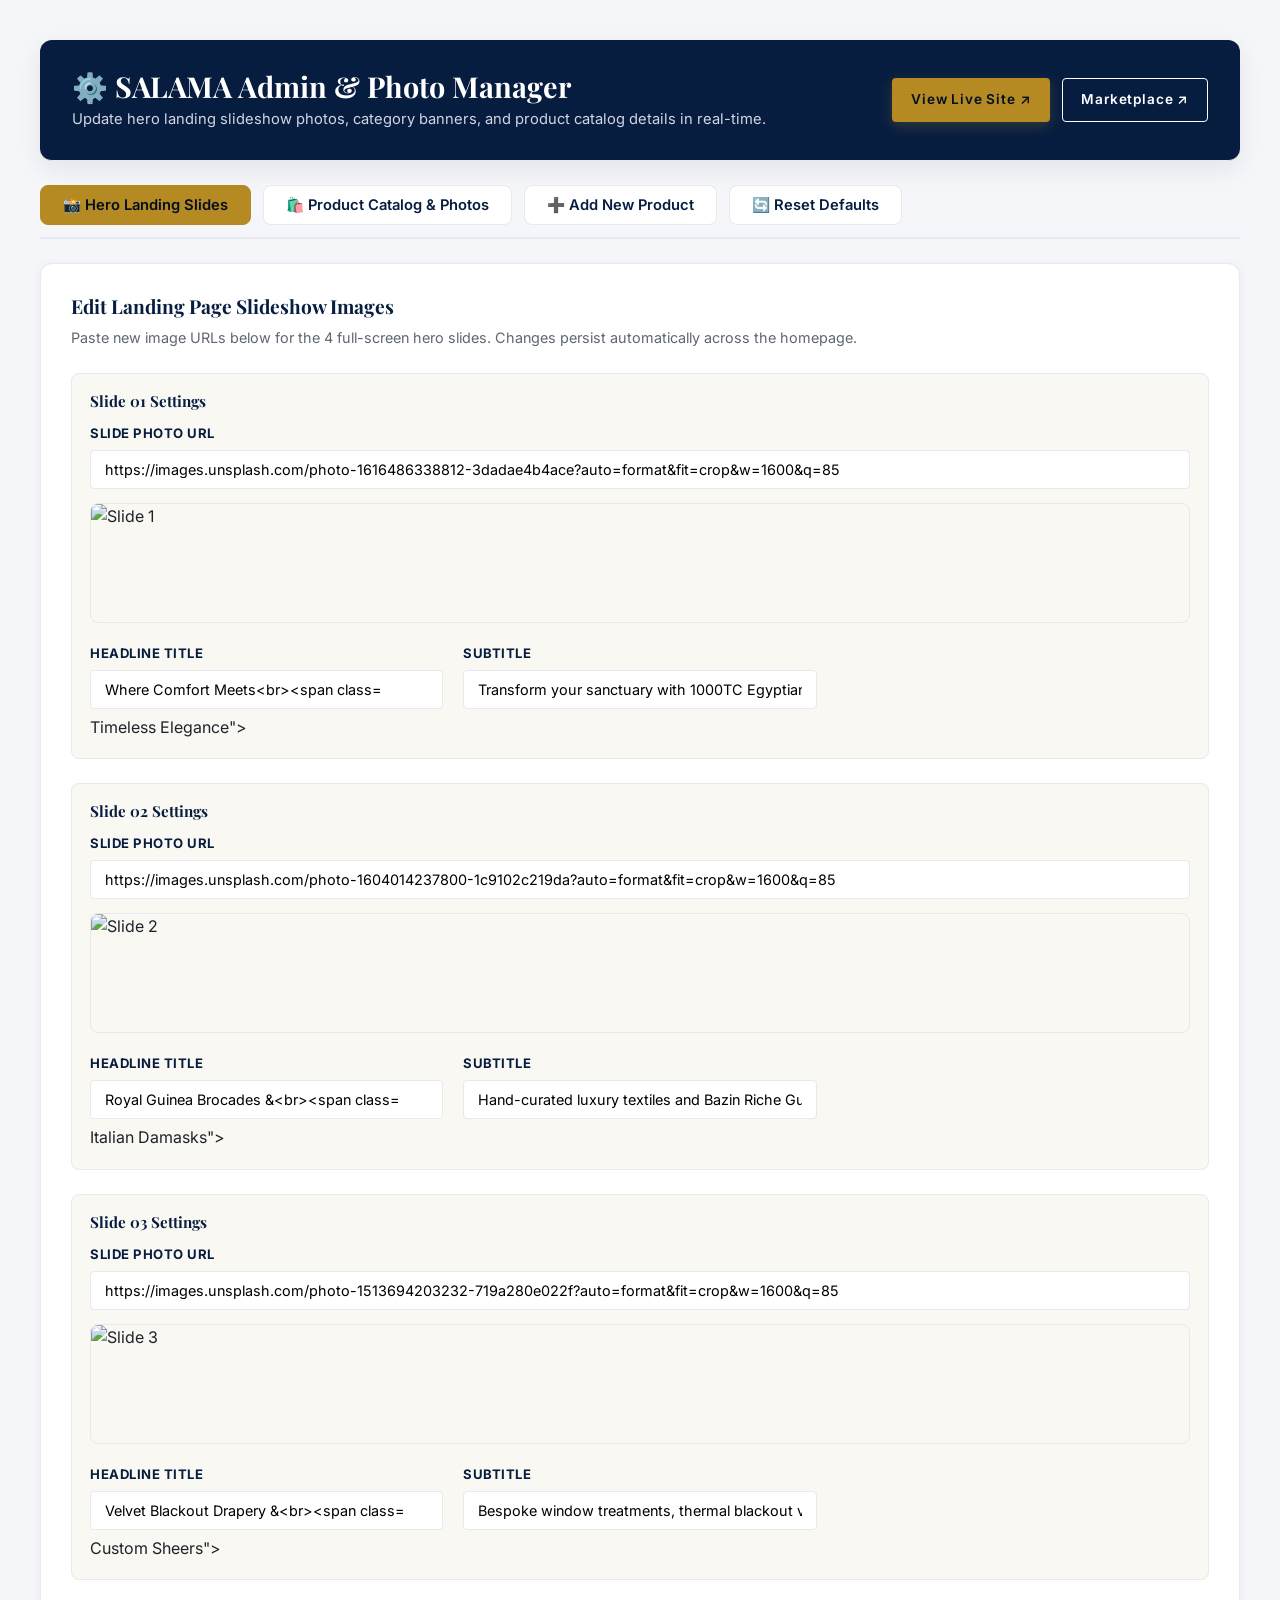
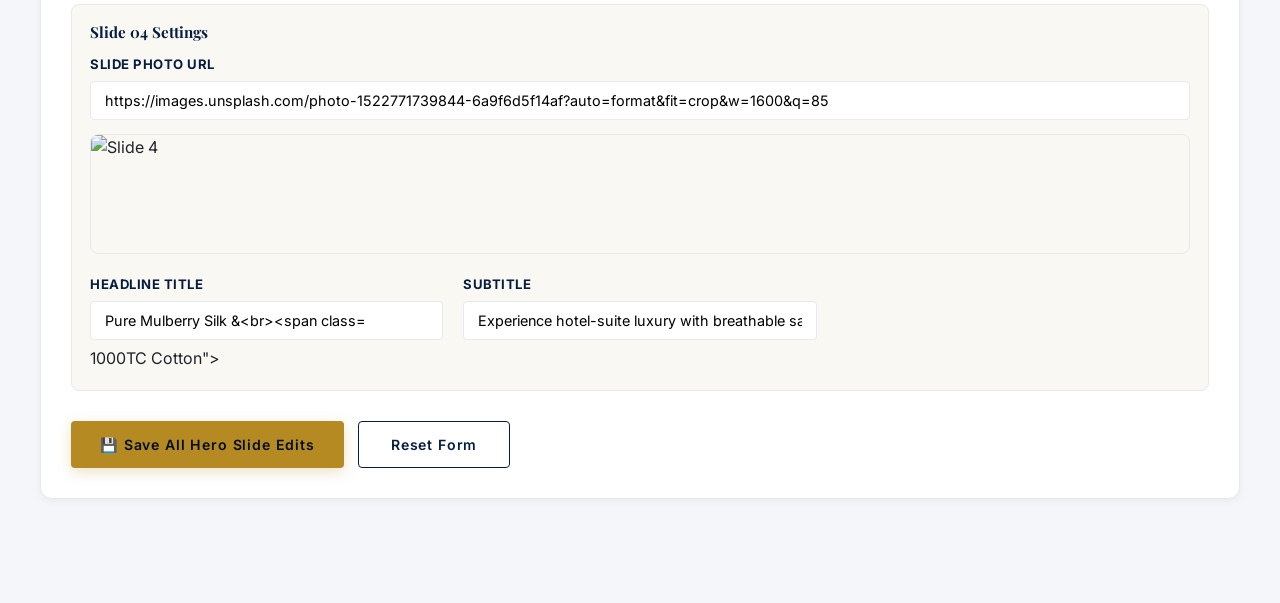
==== admin.html @ 4f852ba7 "Update SALAMA Fabrics & Bedding website with full-screen hero slideshow, shop marketplace, admin por" ====
<!DOCTYPE html>
<html lang="en">
<head>
  <meta charset="UTF-8">
  <meta name="viewport" content="width=device-width, initial-scale=1.0, viewport-fit=cover">
  <title>Admin Dashboard &amp; Image Manager | SALAMA Fabrics &amp; Bedding</title>
  
  <!-- Fonts -->
  <link rel="preconnect" href="https://fonts.googleapis.com">
  <link rel="preconnect" href="https://fonts.gstatic.com" crossorigin>
  <link href="https://fonts.googleapis.com/css2?family=Inter:wght@400;500;600;700&family=Playfair+Display:wght@700&display=swap" rel="stylesheet">
  
  <link rel="icon" type="image/svg+xml" href="assets/logo.svg">
  <link rel="stylesheet" href="css/style.css">

  <style>
    .admin-wrapper {
      background: #F4F6F9;
      min-height: 100vh;
      padding: 40px 20px 80px;
    }

    .admin-container {
      max-width: 1200px;
      margin: 0 auto;
    }

    .admin-header {
      background: var(--navy);
      color: #FFFFFF;
      border-radius: var(--radius-lg);
      padding: 28px 32px;
      margin-bottom: 24px;
      display: flex;
      align-items: center;
      justify-content: space-between;
      box-shadow: var(--shadow-md);
    }

    .admin-header h1 {
      color: #FFFFFF;
      font-size: 1.8rem;
    }

    .admin-header p {
      color: #D0D6E2;
      font-size: 0.92rem;
      margin-top: 4px;
    }

    .admin-nav-tabs {
      display: flex;
      gap: 12px;
      margin-bottom: 24px;
      border-bottom: 2px solid var(--border);
      padding-bottom: 12px;
    }

    .admin-tab-btn {
      padding: 10px 22px;
      border-radius: var(--radius-md);
      font-size: 0.92rem;
      font-weight: 600;
      color: var(--navy);
      background: #FFFFFF;
      border: 1px solid var(--border);
      cursor: pointer;
      transition: var(--transition);
    }

    .admin-tab-btn.active,
    .admin-tab-btn:hover {
      background: var(--gold);
      color: var(--navy-dark);
      border-color: var(--gold);
    }

    .admin-panel-card {
      background: #FFFFFF;
      border-radius: var(--radius-lg);
      padding: 30px;
      box-shadow: var(--shadow-sm);
      border: 1px solid var(--border);
      margin-bottom: 24px;
    }

    .admin-section-title {
      font-size: 1.2rem;
      font-weight: 700;
      color: var(--navy);
      margin-bottom: 8px;
    }

    .admin-section-desc {
      font-size: 0.9rem;
      color: var(--muted);
      margin-bottom: 24px;
    }

    /* Forms */
    .admin-form-grid {
      display: grid;
      grid-template-columns: repeat(auto-fill, minmax(280px, 1fr));
      gap: 20px;
    }

    .form-field {
      display: flex;
      flex-direction: column;
      gap: 6px;
    }

    .form-field label {
      font-size: 0.82rem;
      font-weight: 700;
      color: var(--navy);
      text-transform: uppercase;
      letter-spacing: 0.04em;
    }

    .form-field input,
    .form-field select,
    .form-field textarea {
      padding: 10px 14px;
      border: 1px solid var(--border);
      border-radius: var(--radius-sm);
      font-size: 0.9rem;
      outline: none;
      transition: var(--transition);
    }

    .form-field input:focus,
    .form-field select:focus,
    .form-field textarea:focus {
      border-color: var(--gold);
      box-shadow: 0 0 0 3px rgba(181, 138, 34, 0.15);
    }

    .img-preview-box {
      width: 100%;
      height: 140px;
      border-radius: var(--radius-md);
      overflow: hidden;
      background: #FAF8F2;
      border: 1px solid var(--border);
      margin-top: 6px;
      display: flex;
      align-items: center;
      justify-content: center;
    }

    .img-preview-box img {
      width: 100%;
      height: 100%;
      object-fit: cover;
    }

    /* Product Admin Table */
    .admin-table-wrapper {
      overflow-x: auto;
    }

    .admin-table {
      width: 100%;
      border-collapse: collapse;
      font-size: 0.88rem;
    }

    .admin-table th,
    .admin-table td {
      padding: 14px 16px;
      text-align: left;
      border-bottom: 1px solid var(--border);
    }

    .admin-table th {
      background: #FAF9F6;
      color: var(--navy);
      font-weight: 700;
      font-size: 0.8rem;
      text-transform: uppercase;
    }

    .admin-table tr:hover {
      background: #FCFAF6;
    }

    .thumb-small {
      width: 50px;
      height: 50px;
      border-radius: 4px;
      object-fit: cover;
    }

    .action-btn-sm {
      padding: 6px 12px;
      font-size: 0.78rem;
      font-weight: 600;
      border-radius: 4px;
      cursor: pointer;
      border: none;
      transition: var(--transition);
    }

    .btn-edit { background: #3498DB; color: #FFF; }
    .btn-delete { background: #E74C3C; color: #FFF; }
    .btn-edit:hover { background: #2980B9; }
    .btn-delete:hover { background: #C0392B; }

    .toast-admin {
      position: fixed;
      bottom: 24px;
      right: 24px;
      background: var(--navy);
      color: #FFF;
      padding: 14px 24px;
      border-radius: var(--radius-md);
      box-shadow: var(--shadow-lg);
      border-left: 4px solid var(--gold);
      z-index: 9999;
      font-size: 0.9rem;
      font-weight: 600;
    }
  </style>
</head>
<body>

  <div class="admin-wrapper">
    <div class="admin-container">
      
      <!-- Top Admin Header -->
      <header class="admin-header">
        <div>
          <h1>⚙️ SALAMA Admin &amp; Photo Manager</h1>
          <p>Update hero landing slideshow photos, category banners, and product catalog details in real-time.</p>
        </div>
        <div style="display:flex; gap:12px;">
          <a href="index.html" class="btn btn-gold" style="padding:10px 18px; font-size:0.85rem;">View Live Site ↗</a>
          <a href="shop.html" class="btn btn-outline" style="padding:10px 18px; font-size:0.85rem; color:#FFF; border-color:#FFF;">Marketplace ↗</a>
        </div>
      </header>

      <!-- Navigation Tabs -->
      <div class="admin-nav-tabs">
        <button type="button" class="admin-tab-btn active" onclick="switchAdminTab('hero-slides-tab')">📸 Hero Landing Slides</button>
        <button type="button" class="admin-tab-btn" onclick="switchAdminTab('products-tab')">🛍️ Product Catalog &amp; Photos</button>
        <button type="button" class="admin-tab-btn" onclick="switchAdminTab('add-product-tab')">➕ Add New Product</button>
        <button type="button" class="admin-tab-btn" onclick="switchAdminTab('settings-tab')">🔄 Reset Defaults</button>
      </div>

      <!-- TAB 1: HERO LANDING SLIDESHOW MANAGER -->
      <div id="hero-slides-tab" class="admin-tab-content">
        <div class="admin-panel-card">
          <h3 class="admin-section-title">Edit Landing Page Slideshow Images</h3>
          <p class="admin-section-desc">Paste new image URLs below for the 4 full-screen hero slides. Changes persist automatically across the homepage.</p>
          
          <form id="hero-slides-form" onsubmit="saveHeroSlides(event)">
            <div id="hero-slides-form-fields" style="display:flex; flex-direction:column; gap:24px;">
              <!-- Dynamically populated -->
            </div>

            <div style="margin-top: 30px; display:flex; gap:14px;">
              <button type="submit" class="btn btn-gold" style="padding:12px 28px;">💾 Save All Hero Slide Edits</button>
              <button type="button" class="btn btn-outline" onclick="loadHeroSlidesForm()">Reset Form</button>
            </div>
          </form>
        </div>
      </div>

      <!-- TAB 2: PRODUCT CATALOG & PHOTO MANAGER -->
      <div id="products-tab" class="admin-tab-content" style="display:none;">
        <div class="admin-panel-card">
          <div style="display:flex; justify-content:space-between; align-items:center; margin-bottom:16px;">
            <div>
              <h3 class="admin-section-title">Manage Product Photos &amp; Details</h3>
              <p class="admin-section-desc">Edit product image URLs, titles, pricing, and discount badges live.</p>
            </div>
            <button type="button" class="btn btn-gold" onclick="switchAdminTab('add-product-tab')">➕ Add New Product</button>
          </div>

          <div class="admin-table-wrapper">
            <table class="admin-table">
              <thead>
                <tr>
                  <th>Photo</th>
                  <th>ID</th>
                  <th>Product Name</th>
                  <th>Category</th>
                  <th>Price (₦)</th>
                  <th>Old Price (₦)</th>
                  <th>Image URL</th>
                  <th>Actions</th>
                </tr>
              </thead>
              <tbody id="admin-products-table-body">
                <!-- Rendered dynamically -->
              </tbody>
            </table>
          </div>
        </div>
      </div>

      <!-- TAB 3: ADD NEW PRODUCT -->
      <div id="add-product-tab" class="admin-tab-content" style="display:none;">
        <div class="admin-panel-card">
          <h3 class="admin-section-title">Add New Product to Store</h3>
          <p class="admin-section-desc">Fill in details and provide an image URL to publish a new item to the store and marketplace.</p>

          <form onsubmit="handleAddNewProduct(event)" class="admin-form-grid">
            <div class="form-field">
              <label for="new-prod-id">Product ID / SKU</label>
              <input type="text" id="new-prod-id" placeholder="e.g. bed-007" required>
            </div>

            <div class="form-field">
              <label for="new-prod-name">Product Name</label>
              <input type="text" id="new-prod-name" placeholder="e.g. Royal Silk Duvet Cover" required>
            </div>

            <div class="form-field">
              <label for="new-prod-category">Category</label>
              <select id="new-prod-category" required>
                <option value="bedding">Bedding (Luxury Bedding)</option>
                <option value="fabrics">Fabrics (Brocades &amp; Textiles)</option>
                <option value="curtains">Curtains (Drapery &amp; Drapes)</option>
                <option value="accessories">Accessories (Home Accents)</option>
              </select>
            </div>

            <div class="form-field">
              <label for="new-prod-price">Sale Price (₦)</label>
              <input type="number" id="new-prod-price" placeholder="45000" required>
            </div>

            <div class="form-field">
              <label for="new-prod-oldprice">Original Price / Old Price (₦)</label>
              <input type="number" id="new-prod-oldprice" placeholder="55000">
            </div>

            <div class="form-field">
              <label for="new-prod-badge">Badge Label</label>
              <input type="text" id="new-prod-badge" placeholder="e.g. BEST SELLER or 20% OFF">
            </div>

            <div class="form-field" style="grid-column: 1 / -1;">
              <label for="new-prod-image">Product Image URL</label>
              <input type="url" id="new-prod-image" placeholder="https://images.unsplash.com/photo-..." required onchange="previewNewImage(this.value)">
              <div class="img-preview-box" id="new-img-preview">
                <span style="color:var(--muted); font-size:0.85rem;">Image preview will appear here</span>
              </div>
            </div>

            <div class="form-field" style="grid-column: 1 / -1;">
              <label for="new-prod-desc">Description</label>
              <textarea id="new-prod-desc" rows="3" placeholder="Description of fabric material, thread count, care instructions..."></textarea>
            </div>

            <div style="grid-column: 1 / -1; margin-top: 10px;">
              <button type="submit" class="btn btn-gold" style="padding:12px 32px;">Publish Product to Store 🚀</button>
            </div>
          </form>
        </div>
      </div>

      <!-- TAB 4: SETTINGS & RESET -->
      <div id="settings-tab" class="admin-tab-content" style="display:none;">
        <div class="admin-panel-card" style="border-left:4px solid #E74C3C;">
          <h3 class="admin-section-title" style="color:#C0392B;">Reset Custom Overrides</h3>
          <p class="admin-section-desc">Clears all custom local storage image edits and restores the original catalog defaults.</p>

          <button type="button" class="btn btn-outline" style="border-color:#E74C3C; color:#E74C3C;" onclick="resetAdminDefaults()">
            ⚠️ Reset All Custom Edits to Factory Defaults
          </button>
        </div>
      </div>

    </div>
  </div>

  <!-- Edit Product Modal -->
  <dialog id="edit-prod-dialog" class="custom-dialog">
    <div class="dialog-content">
      <button type="button" class="dialog-close-btn" onclick="closeDialog('edit-prod-dialog')">✕</button>
      <h3>Edit Product Details</h3>
      <form onsubmit="handleSaveProductEdit(event)" style="display:flex; flex-direction:column; gap:12px; margin-top:16px;">
        <input type="hidden" id="edit-prod-id">

        <div class="form-field">
          <label for="edit-prod-name">Product Name</label>
          <input type="text" id="edit-prod-name" required>
        </div>

        <div class="form-field">
          <label for="edit-prod-image">Image URL</label>
          <input type="url" id="edit-prod-image" required onchange="previewEditImage(this.value)">
          <div class="img-preview-box" id="edit-img-preview" style="height:100px;">
            <img src="" id="edit-img-preview-tag" alt="Preview">
          </div>
        </div>

        <div style="display:grid; grid-template-columns:1fr 1fr; gap:12px;">
          <div class="form-field">
            <label for="edit-prod-price">Sale Price (₦)</label>
            <input type="number" id="edit-prod-price" required>
          </div>
          <div class="form-field">
            <label for="edit-prod-oldprice">Old Price (₦)</label>
            <input type="number" id="edit-prod-oldprice">
          </div>
        </div>

        <div class="form-field">
          <label for="edit-prod-badge">Badge</label>
          <input type="text" id="edit-prod-badge">
        </div>

        <button type="submit" class="btn btn-gold" style="width:100%; margin-top:8px;">Save Changes 💾</button>
      </form>
    </div>
  </dialog>

  <!-- Scripts -->
  <script src="js/products.js"></script>
  <script src="js/app.js"></script>
  <script>
    // Admin Management Script
    let currentAdminProducts = [];
    let currentHeroSlides = [];

    document.addEventListener("DOMContentLoaded", () => {
      currentAdminProducts = typeof getMergedProducts === "function" ? getMergedProducts() : PRODUCTS;
      currentHeroSlides = typeof getMergedHeroSlides === "function" ? getMergedHeroSlides() : [];

      loadHeroSlidesForm();
      renderAdminProductsTable();
    });

    function switchAdminTab(tabId) {
      document.querySelectorAll(".admin-tab-content").forEach(el => el.style.display = "none");
      document.querySelectorAll(".admin-tab-btn").forEach(el => el.classList.remove("active"));

      const activeEl = document.getElementById(tabId);
      if (activeEl) activeEl.style.display = "block";

      event.target.classList.add("active");
    }

    function loadHeroSlidesForm() {
      const container = document.getElementById("hero-slides-form-fields");
      if (!container) return;

      container.innerHTML = currentHeroSlides.map((slide, idx) => `
        <div style="background:#FAF8F2; padding:18px; border-radius:8px; border:1px solid var(--border);">
          <h4 style="font-size:0.95rem; color:var(--navy); margin-bottom:12px;">Slide 0${idx + 1} Settings</h4>
          <div class="admin-form-grid">
            <div class="form-field" style="grid-column: 1 / -1;">
              <label>Slide Photo URL</label>
              <input type="url" class="hero-slide-url-input" value="${slide.image}" required onchange="updateSlidePreview(${idx}, this.value)">
              <div class="img-preview-box" id="hero-prev-${idx}" style="height:120px; margin-top:8px;">
                <img src="${slide.image}" alt="Slide ${idx + 1}">
              </div>
            </div>
            <div class="form-field">
              <label>Headline Title</label>
              <input type="text" class="hero-slide-title-input" value="${slide.title}">
            </div>
            <div class="form-field">
              <label>Subtitle</label>
              <input type="text" class="hero-slide-subtitle-input" value="${slide.subtitle}">
            </div>
          </div>
        </div>
      `).join("");
    }

    function updateSlidePreview(index, url) {
      const box = document.getElementById(`hero-prev-${index}`);
      if (box && url) {
        box.innerHTML = `<img src="${url}" alt="Preview">`;
      }
    }

    function saveHeroSlides(e) {
      e.preventDefault();
      const urls = document.querySelectorAll(".hero-slide-url-input");
      const titles = document.querySelectorAll(".hero-slide-title-input");
      const subtitles = document.querySelectorAll(".hero-slide-subtitle-input");

      const updated = [];
      urls.forEach((urlInput, idx) => {
        updated.push({
          image: urlInput.value.trim(),
          title: titles[idx] ? titles[idx].value.trim() : "",
          subtitle: subtitles[idx] ? subtitles[idx].value.trim() : ""
        });
      });

      localStorage.setItem("salama_custom_hero_slides", JSON.stringify(updated));
      currentHeroSlides = updated;
      showAdminToast("Hero landing slides updated successfully!");
    }

    function renderAdminProductsTable() {
      const tbody = document.getElementById("admin-products-table-body");
      if (!tbody) return;

      tbody.innerHTML = currentAdminProducts.map(p => `
        <tr>
          <td><img src="${p.image}" alt="" class="thumb-small" onerror="this.src='${FALLBACK_IMAGE}';"></td>
          <td><code>${p.id}</code></td>
          <td><strong>${p.name}</strong></td>
          <td><span class="tag" style="font-size:0.7rem;">${p.categoryName || p.category}</span></td>
          <td><strong>${formatNaira(p.price)}</strong></td>
          <td>${p.oldPrice ? formatNaira(p.oldPrice) : '-'}</td>
          <td style="max-width:200px; overflow:hidden; text-overflow:ellipsis; white-space:nowrap; font-size:0.78rem; color:var(--muted);">${p.image}</td>
          <td>
            <div style="display:flex; gap:6px;">
              <button type="button" class="action-btn-sm btn-edit" onclick="openEditProductModal('${p.id}')">Edit</button>
              <button type="button" class="action-btn-sm btn-delete" onclick="deleteProduct('${p.id}')">Delete</button>
            </div>
          </td>
        </tr>
      `).join("");
    }

    function openEditProductModal(productId) {
      const prod = currentAdminProducts.find(p => p.id === productId);
      if (!prod) return;

      document.getElementById("edit-prod-id").value = prod.id;
      document.getElementById("edit-prod-name").value = prod.name;
      document.getElementById("edit-prod-image").value = prod.image;
      document.getElementById("edit-prod-price").value = prod.price;
      document.getElementById("edit-prod-oldprice").value = prod.oldPrice || "";
      document.getElementById("edit-prod-badge").value = prod.badge || "";
      
      const prev = document.getElementById("edit-img-preview-tag");
      if (prev) prev.src = prod.image;

      const dialog = document.getElementById("edit-prod-dialog");
      if (dialog) dialog.showModal();
    }

    function previewEditImage(url) {
      const prev = document.getElementById("edit-img-preview-tag");
      if (prev && url) prev.src = url;
    }

    function previewNewImage(url) {
      const box = document.getElementById("new-img-preview");
      if (box && url) box.innerHTML = `<img src="${url}" alt="Preview">`;
    }

    function handleSaveProductEdit(e) {
      e.preventDefault();
      const id = document.getElementById("edit-prod-id").value;
      const name = document.getElementById("edit-prod-name").value;
      const image = document.getElementById("edit-prod-image").value;
      const price = parseFloat(document.getElementById("edit-prod-price").value);
      const oldPrice = parseFloat(document.getElementById("edit-prod-oldprice").value);
      const badge = document.getElementById("edit-prod-badge").value;

      const idx = currentAdminProducts.findIndex(p => p.id === id);
      if (idx > -1) {
        currentAdminProducts[idx].name = name;
        currentAdminProducts[idx].image = image;
        currentAdminProducts[idx].price = price;
        if (!isNaN(oldPrice) && oldPrice > 0) currentAdminProducts[idx].oldPrice = oldPrice;
        if (badge) currentAdminProducts[idx].badge = badge;

        saveProductsToLocalStorage();
        renderAdminProductsTable();
        closeDialog("edit-prod-dialog");
        showAdminToast(`Updated "${name}" photo & details!`);
      }
    }

    function handleAddNewProduct(e) {
      e.preventDefault();
      const id = document.getElementById("new-prod-id").value.trim();
      const name = document.getElementById("new-prod-name").value.trim();
      const category = document.getElementById("new-prod-category").value;
      const price = parseFloat(document.getElementById("new-prod-price").value);
      const oldPriceVal = parseFloat(document.getElementById("new-prod-oldprice").value);
      const badge = document.getElementById("new-prod-badge").value.trim();
      const image = document.getElementById("new-prod-image").value.trim();
      const desc = document.getElementById("new-prod-desc").value.trim();

      const catNameMap = {
        bedding: "Luxury Bedding",
        fabrics: "Premium Fabrics",
        curtains: "Curtains & Drapes",
        accessories: "Home Accessories"
      };

      const newProd = {
        id: id || "prod-" + Date.now(),
        name,
        category,
        categoryName: catNameMap[category] || "Luxury Fabrics",
        price,
        oldPrice: !isNaN(oldPriceVal) && oldPriceVal > 0 ? oldPriceVal : undefined,
        badge: badge || "NEW ARRIVAL",
        rating: 5.0,
        reviewsCount: 1,
        image,
        description: desc || name,
        inStock: true
      };

      currentAdminProducts.unshift(newProd);
      saveProductsToLocalStorage();
      renderAdminProductsTable();
      showAdminToast(`Published new product "${name}"!`);
      switchAdminTab("products-tab");
    }

    function deleteProduct(productId) {
      if (confirm(`Are you sure you want to delete product "${productId}"?`)) {
        currentAdminProducts = currentAdminProducts.filter(p => p.id !== productId);
        saveProductsToLocalStorage();
        renderAdminProductsTable();
        showAdminToast("Product removed from catalog.");
      }
    }

    function saveProductsToLocalStorage() {
      localStorage.setItem("salama_custom_products", JSON.stringify(currentAdminProducts));
    }

    function resetAdminDefaults() {
      if (confirm("Reset all custom image & product edits back to factory default dataset?")) {
        localStorage.removeItem("salama_custom_products");
        localStorage.removeItem("salama_custom_hero_slides");
        currentAdminProducts = PRODUCTS;
        currentHeroSlides = typeof getMergedHeroSlides === "function" ? getMergedHeroSlides() : [];
        loadHeroSlidesForm();
        renderAdminProductsTable();
        showAdminToast("Reset to default product dataset!");
      }
    }

    function showAdminToast(msg) {
      const toast = document.createElement("div");
      toast.className = "toast-admin";
      toast.textContent = "✨ " + msg;
      document.body.appendChild(toast);
      setTimeout(() => toast.remove(), 3000);
    }
  </script>
</body>
</html>
---- css/style.css ----
/* ==========================================================================
   SALAMA Fabrics & Bedding - Luxury Theme Stylesheet
   Color Palette:
   - Navy: #071D40 / #041024
   - Gold: #B58A22 / #D4AF37 / #956F16
   - Ivory: #FAF8F2
   - Cream: #F3EBDD
   - Charcoal: #252B35
   ========================================================================== */

:root {
  --navy: #071D40;
  --navy-dark: #030E1F;
  --navy-light: #0E2E5E;
  --gold: #B58A22;
  --gold-light: #D4AF37;
  --gold-hover: #987217;
  --gold-subtle: rgba(181, 138, 34, 0.12);
  --ivory: #FFFFFF;
  --cream: #FAF9F6;
  --cream-dark: #F0ECE1;
  --white: #FFFFFF;
  --charcoal: #1E232B;
  --muted: #5F6672;
  --border: #E8E8EE;
  --success: #1E7E48;
  --shadow-sm: 0 2px 8px rgba(7, 29, 64, 0.05);
  --shadow-md: 0 8px 24px rgba(7, 29, 64, 0.08);
  --shadow-lg: 0 16px 40px rgba(7, 29, 64, 0.12);
  --radius-sm: 4px;
  --radius-md: 8px;
  --radius-lg: 12px;
  --radius-full: 9999px;
  --font-serif: 'Playfair Display', Georgia, serif;
  --font-sans: 'Inter', -apple-system, BlinkMacSystemFont, sans-serif;
  --transition: all 0.25s cubic-bezier(0.16, 1, 0.3, 1);
}

*, *::before, *::after {
  box-sizing: border-box;
  margin: 0;
  padding: 0;
}

html {
  scroll-behavior: smooth;
  scroll-padding-top: 80px;
  font-size: 16px;
}

body {
  font-family: var(--font-sans);
  color: var(--charcoal);
  background-color: #FFFFFF;
  line-height: 1.6;
  overflow-x: hidden;
  -webkit-font-smoothing: antialiased;
}

h1, h2, h3, h4, h5, h6 {
  font-family: var(--font-serif);
  color: var(--navy);
  font-weight: 700;
  line-height: 1.25;
}

a {
  text-decoration: none;
  color: inherit;
  transition: var(--transition);
}

button {
  font-family: inherit;
  cursor: pointer;
  border: none;
  background: none;
  transition: var(--transition);
}

input, select, textarea {
  font-family: inherit;
  font-size: 0.95rem;
}

/* Announcement Bar & Header */
.announce {
  background: var(--navy-dark);
  color: var(--cream);
  font-size: 0.78rem;
  letter-spacing: 0.08em;
  padding: 9px 16px;
  text-align: center;
  font-weight: 500;
  border-bottom: 1px solid rgba(181, 138, 34, 0.25);
  display: flex;
  align-items: center;
  justify-content: center;
  gap: 12px;
  flex-wrap: wrap;
}

.announce a {
  color: var(--gold-light);
  font-weight: 600;
  text-decoration: underline;
  text-underline-offset: 3px;
}

.announce a:hover {
  color: var(--white);
}

header {
  position: sticky;
  top: 0;
  z-index: 100;
  background: rgba(255, 255, 255, 0.97);
  backdrop-filter: blur(10px);
  -webkit-backdrop-filter: blur(10px);
  border-bottom: 1px solid var(--border);
  transition: var(--transition);
}

.nav-container {
  max-width: 1240px;
  margin: 0 auto;
  display: flex;
  align-items: center;
  justify-content: space-between;
  padding: 14px 20px;
  gap: 20px;
}

.brand {
  display: flex;
  align-items: center;
  gap: 12px;
  user-select: none;
}

.brand-logo-svg {
  width: 44px;
  height: 44px;
  flex-shrink: 0;
}

.brand-text {
  display: flex;
  flex-direction: column;
}

.brand-name {
  font-family: var(--font-serif);
  font-weight: 700;
  font-size: 1.35rem;
  letter-spacing: 0.06em;
  color: var(--navy);
  line-height: 1;
}

.brand-tagline {
  font-size: 0.65rem;
  letter-spacing: 0.22em;
  color: var(--gold);
  font-weight: 600;
  text-transform: uppercase;
  margin-top: 2px;
}

.navlinks {
  display: flex;
  align-items: center;
  gap: 30px;
  font-size: 0.9rem;
  font-weight: 500;
}

.navlinks a {
  position: relative;
  padding: 6px 0;
  color: var(--navy);
}

.navlinks a::after {
  content: '';
  position: absolute;
  bottom: 0;
  left: 0;
  width: 0%;
  height: 2px;
  background: var(--gold);
  transition: var(--transition);
}

.navlinks a:hover::after,
.navlinks a.active::after {
  width: 100%;
}

.nav-actions {
  display: flex;
  align-items: center;
  gap: 12px;
}

.icon-btn {
  display: inline-flex;
  align-items: center;
  justify-content: center;
  width: 42px;
  height: 42px;
  border-radius: var(--radius-full);
  color: var(--navy);
  position: relative;
  font-size: 1.15rem;
}

.icon-btn:hover {
  background: var(--cream);
  color: var(--gold);
}

.cart-btn {
  background: var(--navy);
  color: var(--ivory) !important;
  padding: 8px 18px;
  border-radius: var(--radius-full);
  display: inline-flex;
  align-items: center;
  gap: 8px;
  font-size: 0.85rem;
  font-weight: 600;
  letter-spacing: 0.03em;
}

.cart-btn:hover {
  background: var(--navy-light);
  transform: translateY(-1px);
  box-shadow: var(--shadow-sm);
}

.cart-count-badge {
  background: var(--gold);
  color: var(--navy-dark);
  font-size: 0.72rem;
  font-weight: 700;
  min-width: 20px;
  height: 20px;
  border-radius: var(--radius-full);
  display: inline-flex;
  align-items: center;
  justify-content: center;
  padding: 0 4px;
}

.menu-toggle-btn {
  display: none;
  font-size: 1.4rem;
  color: var(--navy);
  padding: 6px;
}

.mobile-nav {
  display: none;
  flex-direction: column;
  background: var(--white);
  border-top: 1px solid var(--border);
  padding: 16px 20px 24px;
  gap: 16px;
}

.mobile-nav.open {
  display: flex;
}

.mobile-nav a {
  font-size: 1rem;
  font-weight: 500;
  color: var(--navy);
  padding: 8px 0;
  border-bottom: 1px solid var(--ivory);
}

@media (max-width: 860px) {
  .navlinks { display: none; }
  .menu-toggle-btn { display: block; }
}

/* Hero Section (Clean White Luxury Showcase: Text Left, Visual Right) */
.hero {
  position: relative;
  min-height: 86vh;
  display: flex;
  align-items: center;
  justify-content: center;
  padding: 80px 24px;
  background-color: #FFFFFF;
  background:
    radial-gradient(circle at 12% 20%, rgba(181, 138, 34, 0.06), transparent 40%),
    radial-gradient(circle at 88% 80%, rgba(7, 29, 64, 0.04), transparent 50%),
    #FFFFFF;
  border-bottom: 1px solid var(--border);
  overflow: hidden;
  color: var(--charcoal);
}

.hero::before {
  content: "";
  position: absolute;
  inset: 0;
  background:
    repeating-linear-gradient(115deg, rgba(7, 29, 64, 0.015) 0 2px, transparent 2px 50px);
  pointer-events: none;
}

.hero-wrapper {
  position: relative;
  max-width: 1240px;
  width: 100%;
  margin: 0 auto;
  display: grid;
  grid-template-columns: 1fr 1.05fr;
  gap: 56px;
  align-items: center;
  z-index: 2;
}

/* Left Column: Text Content */
.hero-text-content {
  position: relative;
  text-align: left;
  animation: heroFadeUp 0.9s cubic-bezier(0.16, 1, 0.3, 1) both;
}

.hero-text-content .eyebrow {
  color: var(--gold);
  letter-spacing: 0.22em;
  font-size: 0.78rem;
  font-weight: 700;
  margin-bottom: 18px;
  text-transform: uppercase;
  display: inline-flex;
  align-items: center;
  gap: 8px;
}

.hero-text-content .eyebrow::before {
  content: "";
  width: 24px;
  height: 2px;
  background: var(--gold);
}

.hero-text-content h1 {
  font-size: clamp(2.4rem, 4.4vw, 3.6rem);
  line-height: 1.15;
  color: var(--navy);
  margin-bottom: 22px;
  text-align: left;
}

.hero-text-content h1 span.gold {
  color: var(--gold);
  font-style: italic;
}

.hero-text-content p {
  font-size: 1.08rem;
  color: #4A5160;
  max-width: 540px;
  margin: 0 0 32px;
  line-height: 1.8;
  text-align: left;
}

.hero-text-content .cta-row {
  display: flex;
  gap: 16px;
  justify-content: flex-start;
  flex-wrap: wrap;
  margin-bottom: 34px;
}

.hero-text-content .hero-divider {
  width: 64px;
  height: 2px;
  background: var(--gold);
  margin: 0 0 24px 0;
}

.hero-text-content .trust-pillars {
  display: flex;
  flex-direction: column;
  gap: 10px;
  align-items: flex-start;
  font-size: 0.86rem;
  color: #4A5160;
  letter-spacing: 0.02em;
  font-weight: 500;
}

.hero-text-content .trust-pillars span {
  display: inline-flex;
  align-items: center;
  gap: 8px;
}

/* Right Column: Visual Showcase */
.hero-visual {
  position: relative;
  animation: heroFadeUp 0.9s cubic-bezier(0.16, 1, 0.3, 1) 0.15s both;
}

.hero-image-frame {
  position: relative;
  border-radius: 16px;
  overflow: visible;
  box-shadow: 0 20px 48px rgba(7, 29, 64, 0.12);
}

.hero-image-frame::after {
  content: "";
  position: absolute;
  inset: -8px;
  border: 1.5px solid rgba(181, 138, 34, 0.4);
  border-radius: 22px;
  pointer-events: none;
  z-index: 0;
}

.hero-main-img {
  width: 100%;
  height: 490px;
  object-fit: cover;
  border-radius: 16px;
  display: block;
  position: relative;
  z-index: 1;
  border: 1px solid var(--border);
}

.hero-img-overlay {
  position: absolute;
  inset: 0;
  border-radius: 16px;
  background: linear-gradient(180deg, rgba(7, 29, 64, 0.02) 0%, rgba(7, 29, 64, 0.28) 100%);
  pointer-events: none;
  z-index: 2;
}

/* Floating Glass Badges */
.hero-floating-badge {
  position: absolute;
  background: rgba(255, 255, 255, 0.96);
  backdrop-filter: blur(12px);
  -webkit-backdrop-filter: blur(12px);
  border: 1px solid var(--border);
  border-radius: 10px;
  padding: 12px 18px;
  display: flex;
  align-items: center;
  gap: 12px;
  z-index: 3;
  box-shadow: 0 12px 30px rgba(7, 29, 64, 0.10);
  animation: badgeFloat 4s ease-in-out infinite alternate;
}

@keyframes badgeFloat {
  from { transform: translateY(0px); }
  to { transform: translateY(-6px); }
}

.hero-floating-badge.badge-top {
  top: 24px;
  right: -20px;
  border-right: 3px solid var(--gold);
}

.hero-floating-badge.badge-bottom {
  bottom: 24px;
  left: 20px;
  right: 20px;
  border-left: 3px solid var(--gold);
}

.badge-star {
  color: #F4A213;
  font-size: 1.3rem;
}

.badge-icon {
  color: var(--gold);
  font-size: 1.2rem;
}

.hero-floating-badge strong {
  display: block;
  font-size: 0.88rem;
  color: var(--navy);
  font-family: var(--font-serif);
  letter-spacing: 0.02em;
}

.hero-floating-badge small {
  display: block;
  font-size: 0.74rem;
  color: #6C727F;
  margin-top: 1px;
}

/* Buttons */
.btn {
  display: inline-flex;
  align-items: center;
  justify-content: center;
  gap: 10px;
  padding: 14px 32px;
  border-radius: var(--radius-sm);
  font-size: 0.88rem;
  letter-spacing: 0.06em;
  font-weight: 600;
  transition: var(--transition);
  border: 1px solid transparent;
}

.btn-gold {
  background: var(--gold);
  color: var(--navy-dark);
  box-shadow: 0 4px 14px rgba(181, 138, 34, 0.25);
}

.btn-gold:hover {
  background: var(--gold-light);
  transform: translateY(-2px);
  box-shadow: 0 8px 20px rgba(181, 138, 34, 0.35);
}

.btn-outline {
  background: transparent;
  color: var(--navy);
  border-color: var(--navy);
}

.btn-outline:hover {
  background: var(--navy);
  color: #FFFFFF;
  transform: translateY(-2px);
}

.btn-whatsapp {
  background: #25D366;
  color: #FFFFFF;
}

.btn-whatsapp:hover {
  background: #1EBE5D;
  box-shadow: 0 4px 14px rgba(37, 211, 102, 0.35);
}

/* Responsive adjustments for Hero */
@media (max-width: 960px) {
  .hero-wrapper {
    grid-template-columns: 1fr;
    gap: 40px;
    text-align: center;
  }
  .hero-text-content {
    text-align: center;
  }
  .hero-text-content h1,
  .hero-text-content p {
    text-align: center;
    margin-left: auto;
    margin-right: auto;
  }
  .hero-text-content .eyebrow {
    justify-content: center;
  }
  .hero-text-content .cta-row {
    justify-content: center;
  }
  .hero-text-content .hero-divider {
    margin: 0 auto 24px auto;
  }
  .hero-text-content .trust-pillars {
    align-items: center;
  }
  .hero-visual {
    max-width: 580px;
    margin: 0 auto;
    width: 100%;
  }
  .hero-main-img {
    height: 360px;
  }
  .hero-floating-badge.badge-top {
    right: 12px;
    top: 12px;
  }
  .hero-floating-badge.badge-bottom {
    left: 12px;
    right: 12px;
    bottom: 12px;
  }
}

/* Sections */
section {
  padding: 80px 20px;
  max-width: 1240px;
  margin: 0 auto;
}

.section-head {
  text-align: center;
  margin-bottom: 46px;
}

.section-head .tag {
  color: var(--gold);
  letter-spacing: 0.22em;
  font-size: 0.74rem;
  font-weight: 700;
  text-transform: uppercase;
}

.section-head h2 {
  font-size: clamp(1.8rem, 3.6vw, 2.5rem);
  margin-top: 10px;
}

.section-head p {
  color: var(--muted);
  max-width: 540px;
  margin: 10px auto 0;
  font-size: 0.95rem;
}

/* Category Grid */
.cat-grid {
  display: grid;
  grid-template-columns: repeat(auto-fit, minmax(250px, 1fr));
  gap: 24px;
}

.cat-card {
  position: relative;
  height: 320px;
  border-radius: var(--radius-md);
  overflow: hidden;
  background: var(--navy);
  cursor: pointer;
  box-shadow: var(--shadow-sm);
  transition: var(--transition);
}

.cat-card:hover {
  transform: translateY(-8px);
  box-shadow: var(--shadow-md);
}

.cat-card-img {
  position: absolute;
  inset: 0;
  width: 100%;
  height: 100%;
  object-fit: cover;
  transition: transform 0.6s cubic-bezier(0.16, 1, 0.3, 1);
}

.cat-card:hover .cat-card-img {
  transform: scale(1.08);
}

.cat-overlay {
  position: absolute;
  inset: 0;
  background: linear-gradient(180deg, rgba(7, 29, 64, 0.15) 0%, rgba(7, 29, 64, 0.88) 100%);
}

.cat-label {
  position: absolute;
  left: 0;
  right: 0;
  bottom: 0;
  padding: 24px;
  color: var(--ivory);
  z-index: 2;
}

.cat-label h3 {
  color: var(--white);
  font-size: 1.35rem;
  margin-bottom: 4px;
}

.cat-label p {
  font-size: 0.82rem;
  color: #D8D2C0;
}

.cat-label .cat-link {
  display: inline-flex;
  align-items: center;
  gap: 6px;
  margin-top: 14px;
  font-size: 0.76rem;
  color: var(--gold-light);
  letter-spacing: 0.1em;
  font-weight: 700;
}

.cat-card:hover .cat-link {
  color: var(--white);
}

/* Catalog Controls */
.catalog-controls {
  display: flex;
  align-items: center;
  justify-content: space-between;
  gap: 18px;
  flex-wrap: wrap;
  margin-bottom: 34px;
  padding-bottom: 20px;
  border-bottom: 1px solid var(--border);
}

.filter-tabs {
  display: flex;
  gap: 8px;
  flex-wrap: wrap;
}

.filter-tab {
  padding: 9px 18px;
  border-radius: var(--radius-full);
  font-size: 0.85rem;
  font-weight: 600;
  color: var(--navy);
  background: var(--white);
  border: 1px solid var(--border);
  display: inline-flex;
  align-items: center;
  gap: 8px;
}

.filter-tab:hover {
  border-color: var(--gold);
  color: var(--gold);
}

.filter-tab.active {
  background: var(--navy);
  color: var(--ivory);
  border-color: var(--navy);
}

.filter-tab .tab-count {
  font-size: 0.72rem;
  background: rgba(0, 0, 0, 0.08);
  padding: 2px 7px;
  border-radius: var(--radius-full);
}

.filter-tab.active .tab-count {
  background: var(--gold);
  color: var(--navy-dark);
}

.sort-wrapper {
  display: flex;
  align-items: center;
  gap: 10px;
  font-size: 0.88rem;
  color: var(--charcoal);
}

.sort-select {
  padding: 8px 14px;
  border: 1px solid var(--border);
  background: var(--white);
  border-radius: var(--radius-sm);
  color: var(--navy);
  font-weight: 500;
  outline: none;
}

.sort-select:focus {
  border-color: var(--gold);
}

/* Product Grid */
.prod-grid {
  display: grid;
  grid-template-columns: repeat(auto-fill, minmax(260px, 1fr));
  gap: 28px;
}

.prod-card {
  background: var(--white);
  border: 1px solid var(--border);
  border-radius: var(--radius-md);
  overflow: hidden;
  display: flex;
  flex-direction: column;
  transition: var(--transition);
  position: relative;
}

.prod-card:hover {
  transform: translateY(-6px);
  box-shadow: var(--shadow-md);
  border-color: var(--cream-dark);
}

.prod-media {
  position: relative;
  height: 240px;
  background: var(--cream);
  overflow: hidden;
}

.prod-img {
  width: 100%;
  height: 100%;
  object-fit: cover;
  transition: transform 0.6s cubic-bezier(0.16, 1, 0.3, 1);
}

.prod-card:hover .prod-img {
  transform: scale(1.06);
}

.prod-badge {
  position: absolute;
  top: 12px;
  left: 12px;
  background: var(--gold);
  color: var(--navy-dark);
  font-size: 0.68rem;
  font-weight: 700;
  letter-spacing: 0.06em;
  padding: 4px 10px;
  border-radius: var(--radius-sm);
  z-index: 2;
  box-shadow: 0 2px 6px rgba(0, 0, 0, 0.15);
}

.prod-badge.sale {
  background: #B93829;
  color: var(--white);
}

.quick-view-overlay-btn {
  position: absolute;
  bottom: -48px;
  left: 16px;
  right: 16px;
  background: rgba(7, 29, 64, 0.92);
  color: var(--ivory);
  font-size: 0.8rem;
  font-weight: 600;
  letter-spacing: 0.05em;
  padding: 10px;
  border-radius: var(--radius-sm);
  text-align: center;
  backdrop-filter: blur(4px);
  transition: var(--transition);
  z-index: 2;
}

.prod-card:hover .quick-view-overlay-btn {
  bottom: 16px;
}

.quick-view-overlay-btn:hover {
  background: var(--gold);
  color: var(--navy-dark);
}

.prod-body {
  padding: 18px;
  display: flex;
  flex-direction: column;
  flex-grow: 1;
}

.prod-cat-tag {
  font-size: 0.72rem;
  color: var(--gold);
  letter-spacing: 0.1em;
  font-weight: 700;
  text-transform: uppercase;
  margin-bottom: 6px;
}

.prod-title {
  font-size: 1rem;
  font-weight: 600;
  color: var(--navy);
  margin-bottom: 8px;
  line-height: 1.35;
  min-height: 2.7em;
  cursor: pointer;
}

.prod-title:hover {
  color: var(--gold);
}

.prod-rating {
  display: flex;
  align-items: center;
  gap: 6px;
  font-size: 0.78rem;
  color: var(--muted);
  margin-bottom: 12px;
}

.stars {
  color: #F4A213;
  letter-spacing: 1px;
}

.prod-bottom-row {
  display: flex;
  align-items: center;
  justify-content: space-between;
  margin-top: auto;
  padding-top: 14px;
  border-top: 1px solid var(--ivory);
}

.price-box {
  display: flex;
  flex-direction: column;
}

.price {
  font-size: 1.15rem;
  font-weight: 700;
  color: var(--navy);
}

.price .old-price {
  font-size: 0.82rem;
  color: var(--muted);
  text-decoration: line-through;
  font-weight: 400;
  margin-left: 6px;
}

.card-actions {
  display: flex;
  gap: 8px;
}

.add-cart-btn {
  background: var(--navy);
  color: var(--ivory);
  padding: 9px 14px;
  border-radius: var(--radius-sm);
  font-size: 0.8rem;
  font-weight: 600;
  display: inline-flex;
  align-items: center;
  gap: 6px;
}

.add-cart-btn:hover {
  background: var(--gold);
  color: var(--navy-dark);
}

.whatsapp-direct-btn {
  background: #25D366;
  color: #FFFFFF;
  width: 36px;
  height: 36px;
  border-radius: var(--radius-sm);
  display: inline-flex;
  align-items: center;
  justify-content: center;
  font-size: 1.1rem;
}

.whatsapp-direct-btn:hover {
  background: #1EBE5D;
}

/* Cart Drawer */
.cart-backdrop {
  position: fixed;
  inset: 0;
  background: rgba(3, 14, 31, 0.6);
  backdrop-filter: blur(4px);
  z-index: 1000;
  opacity: 0;
  visibility: hidden;
  transition: var(--transition);
}

.cart-backdrop.open {
  opacity: 1;
  visibility: visible;
}

.cart-drawer {
  position: fixed;
  top: 0;
  right: 0;
  bottom: 0;
  width: 100%;
  max-width: 440px;
  background: var(--white);
  z-index: 1001;
  display: flex;
  flex-direction: column;
  transform: translateX(100%);
  transition: transform 0.35s cubic-bezier(0.16, 1, 0.3, 1);
  box-shadow: -8px 0 32px rgba(0, 0, 0, 0.18);
}

.cart-drawer.open {
  transform: translateX(0);
}

.cart-header {
  padding: 20px 24px;
  border-bottom: 1px solid var(--border);
  display: flex;
  align-items: center;
  justify-content: space-between;
  background: var(--ivory);
}

.cart-header h3 {
  font-size: 1.25rem;
  display: flex;
  align-items: center;
  gap: 8px;
}

.close-drawer-btn {
  font-size: 1.4rem;
  color: var(--navy);
  padding: 4px 8px;
  border-radius: var(--radius-sm);
}

.close-drawer-btn:hover {
  background: var(--cream);
  color: var(--gold);
}

.cart-items-list {
  flex-grow: 1;
  overflow-y: auto;
  padding: 20px 24px;
  display: flex;
  flex-direction: column;
  gap: 18px;
}

.cart-item {
  display: grid;
  grid-template-columns: 72px 1fr auto;
  gap: 14px;
  align-items: center;
  padding-bottom: 16px;
  border-bottom: 1px solid var(--ivory);
}

.cart-item-thumb {
  width: 72px;
  height: 72px;
  border-radius: var(--radius-sm);
  object-fit: cover;
  background: var(--cream);
}

.cart-item-info {
  display: flex;
  flex-direction: column;
  gap: 4px;
}

.cart-item-title {
  font-size: 0.88rem;
  font-weight: 600;
  color: var(--navy);
  line-height: 1.3;
}

.cart-item-meta {
  font-size: 0.76rem;
  color: var(--muted);
}

.cart-item-price {
  font-size: 0.9rem;
  font-weight: 700;
  color: var(--navy);
}

.quantity-stepper {
  display: inline-flex;
  align-items: center;
  border: 1px solid var(--border);
  border-radius: var(--radius-sm);
  background: var(--ivory);
}

.qty-btn {
  width: 28px;
  height: 28px;
  display: inline-flex;
  align-items: center;
  justify-content: center;
  font-size: 0.95rem;
  font-weight: 600;
  color: var(--navy);
}

.qty-btn:hover {
  background: var(--cream);
  color: var(--gold);
}

.qty-val {
  min-width: 28px;
  text-align: center;
  font-size: 0.82rem;
  font-weight: 700;
}

.remove-item-btn {
  color: #B93829;
  font-size: 1.1rem;
  padding: 4px;
}

.remove-item-btn:hover {
  opacity: 0.7;
}

.cart-empty-state {
  text-align: center;
  padding: 60px 20px;
  color: var(--muted);
}

.cart-empty-state .empty-icon {
  font-size: 3.5rem;
  margin-bottom: 14px;
  opacity: 0.4;
}

.cart-footer {
  padding: 20px 24px;
  border-top: 1px solid var(--border);
  background: var(--ivory);
}

.cart-summary-row {
  display: flex;
  justify-content: space-between;
  margin-bottom: 8px;
  font-size: 0.9rem;
  color: var(--muted);
}

.cart-summary-row.total {
  font-size: 1.15rem;
  font-weight: 700;
  color: var(--navy);
  margin-top: 12px;
  padding-top: 12px;
  border-top: 1px dashed var(--border);
}

.delivery-note {
  font-size: 0.78rem;
  color: var(--success);
  margin-bottom: 16px;
  display: flex;
  align-items: center;
  gap: 6px;
}

.checkout-btn {
  width: 100%;
  padding: 15px;
  border-radius: var(--radius-sm);
  background: #25D366;
  color: #FFFFFF;
  font-size: 0.95rem;
  font-weight: 700;
  letter-spacing: 0.04em;
  display: flex;
  align-items: center;
  justify-content: center;
  gap: 10px;
  box-shadow: 0 4px 16px rgba(37, 211, 102, 0.3);
}

.checkout-btn:hover {
  background: #1EBE5D;
  transform: translateY(-1px);
}

/* Modals */
dialog {
  border: none;
  border-radius: var(--radius-lg);
  padding: 0;
  background: var(--white);
  box-shadow: var(--shadow-lg);
  max-width: 90vw;
  margin: auto;
}

dialog::backdrop {
  background: rgba(3, 14, 31, 0.65);
  backdrop-filter: blur(5px);
  -webkit-backdrop-filter: blur(5px);
}

#quick-view-dialog {
  width: 860px;
  overflow: hidden;
}

.modal-layout {
  display: grid;
  grid-template-columns: 1fr 1fr;
  max-height: 85vh;
  overflow-y: auto;
}

@media (max-width: 768px) {
  .modal-layout { grid-template-columns: 1fr; }
}

.modal-media {
  background: var(--cream);
  position: relative;
  min-height: 360px;
}

.modal-media img {
  width: 100%;
  height: 100%;
  object-fit: cover;
}

.modal-details {
  padding: 32px 28px;
  display: flex;
  flex-direction: column;
}

.modal-close-btn {
  position: absolute;
  top: 14px;
  right: 14px;
  width: 36px;
  height: 36px;
  border-radius: var(--radius-full);
  background: rgba(255, 255, 255, 0.85);
  backdrop-filter: blur(4px);
  color: var(--navy);
  font-size: 1.2rem;
  display: flex;
  align-items: center;
  justify-content: center;
  z-index: 10;
}

.modal-close-btn:hover {
  background: var(--white);
  color: var(--gold);
}

.modal-cat {
  font-size: 0.74rem;
  color: var(--gold);
  font-weight: 700;
  letter-spacing: 0.12em;
  text-transform: uppercase;
  margin-bottom: 6px;
}

.modal-title {
  font-size: 1.45rem;
  margin-bottom: 10px;
}

.modal-price {
  font-size: 1.35rem;
  font-weight: 700;
  color: var(--navy);
  margin-bottom: 16px;
}

.modal-desc {
  font-size: 0.92rem;
  color: var(--muted);
  line-height: 1.7;
  margin-bottom: 20px;
}

.modal-options-group {
  margin-bottom: 16px;
}

.modal-label {
  display: block;
  font-size: 0.8rem;
  font-weight: 600;
  color: var(--navy);
  margin-bottom: 8px;
  text-transform: uppercase;
  letter-spacing: 0.05em;
}

.color-swatches {
  display: flex;
  gap: 10px;
}

.color-swatch {
  width: 32px;
  height: 32px;
  border-radius: var(--radius-full);
  border: 2px solid var(--white);
  box-shadow: 0 0 0 1px var(--border);
  cursor: pointer;
  transition: var(--transition);
}

.color-swatch.active {
  box-shadow: 0 0 0 2px var(--navy);
  transform: scale(1.1);
}

.size-select {
  width: 100%;
  padding: 10px 14px;
  border: 1px solid var(--border);
  border-radius: var(--radius-sm);
  background: var(--ivory);
  font-weight: 500;
  color: var(--navy);
}

.modal-actions {
  display: flex;
  gap: 12px;
  margin-top: 24px;
}

.modal-actions .btn {
  flex: 1;
}

.modal-specs-list {
  margin-top: 20px;
  padding-top: 16px;
  border-top: 1px solid var(--border);
  font-size: 0.82rem;
  color: var(--charcoal);
  display: flex;
  flex-direction: column;
  gap: 6px;
}

.modal-specs-list li {
  list-style: none;
  display: flex;
  justify-content: space-between;
}

.modal-specs-list strong {
  color: var(--navy);
}

/* Live Search Modal */
#search-dialog {
  width: 620px;
  overflow: hidden;
  border-radius: var(--radius-md);
}

.search-modal-box {
  padding: 24px;
  background: var(--white);
}

.search-input-wrapper {
  display: flex;
  align-items: center;
  gap: 12px;
  border-bottom: 2px solid var(--gold);
  padding-bottom: 12px;
}

.search-input-wrapper span {
  font-size: 1.3rem;
  color: var(--navy);
}

.search-input {
  width: 100%;
  border: none;
  font-size: 1.15rem;
  outline: none;
  color: var(--navy);
  font-weight: 500;
}

.search-results-list {
  max-height: 420px;
  overflow-y: auto;
  margin-top: 16px;
  display: flex;
  flex-direction: column;
  gap: 10px;
}

.search-result-item {
  display: flex;
  align-items: center;
  gap: 14px;
  padding: 10px;
  border-radius: var(--radius-sm);
  cursor: pointer;
  transition: var(--transition);
}

.search-result-item:hover {
  background: var(--ivory);
}

.search-thumb {
  width: 48px;
  height: 48px;
  border-radius: var(--radius-sm);
  object-fit: cover;
  background: var(--cream);
}

.search-item-info h4 {
  font-size: 0.92rem;
  margin-bottom: 2px;
}

.search-item-info span {
  font-size: 0.82rem;
  font-weight: 600;
  color: var(--gold);
}

/* Checkout Dialog */
#checkout-dialog {
  width: 540px;
  border-radius: var(--radius-md);
}

.checkout-modal-content {
  padding: 28px;
}

.checkout-modal-content h3 {
  font-size: 1.4rem;
  margin-bottom: 6px;
}

.checkout-modal-content p.subtitle {
  font-size: 0.86rem;
  color: var(--muted);
  margin-bottom: 20px;
}

.form-group {
  margin-bottom: 16px;
}

.form-group label {
  display: block;
  font-size: 0.82rem;
  font-weight: 600;
  color: var(--navy);
  margin-bottom: 6px;
}

.form-group input,
.form-group select,
.form-group textarea {
  width: 100%;
  padding: 11px 14px;
  border: 1px solid var(--border);
  border-radius: var(--radius-sm);
  background: var(--ivory);
  outline: none;
  transition: var(--transition);
}

.form-group input:focus,
.form-group select:focus,
.form-group textarea:focus {
  border-color: var(--gold);
  background: var(--white);
  box-shadow: 0 0 0 3px var(--gold-subtle);
}

.checkout-order-summary {
  background: var(--ivory);
  border: 1px solid var(--border);
  border-radius: var(--radius-sm);
  padding: 14px 16px;
  margin: 20px 0;
  font-size: 0.88rem;
}

.checkout-order-summary .sum-row {
  display: flex;
  justify-content: space-between;
  margin-bottom: 6px;
}

/* About Section */
.about-section {
  background: #FAF9F6;
  padding: 90px 20px;
  position: relative;
  border-top: 1px solid var(--border);
  border-bottom: 1px solid var(--border);
}

.about-grid {
  display: grid;
  grid-template-columns: 1fr 1fr;
  gap: 60px;
  align-items: center;
  max-width: 1240px;
  margin: 0 auto;
}

@media (max-width: 820px) {
  .about-grid { grid-template-columns: 1fr; gap: 36px; }
}

.about-visual-box {
  position: relative;
  height: 440px;
  border-radius: var(--radius-md);
  overflow: hidden;
  box-shadow: var(--shadow-md);
}

.about-visual-box img {
  width: 100%;
  height: 100%;
  object-fit: cover;
}

.about-badge-card {
  position: absolute;
  bottom: 24px;
  left: 24px;
  background: rgba(7, 29, 64, 0.94);
  color: var(--ivory);
  padding: 18px 24px;
  border-radius: var(--radius-sm);
  border-left: 4px solid var(--gold);
  backdrop-filter: blur(6px);
  max-width: 260px;
}

.about-badge-card h4 {
  color: var(--gold-light);
  font-size: 1.1rem;
  margin-bottom: 4px;
}

.about-badge-card p {
  font-size: 0.78rem;
  color: #D8D2C0;
  line-height: 1.4;
}

.about-content h2 {
  font-size: clamp(2rem, 4vw, 2.7rem);
  margin-bottom: 22px;
}

.about-content p {
  line-height: 1.85;
  color: #434954;
  margin-bottom: 18px;
  font-size: 1.02rem;
}

/* Feature Benefits Grid */
.features-grid {
  display: grid;
  grid-template-columns: repeat(auto-fit, minmax(220px, 1fr));
  gap: 24px;
  margin-top: 48px;
}

.feature-box {
  background: var(--white);
  padding: 24px;
  border-radius: var(--radius-md);
  border: 1px solid var(--border);
  text-align: center;
  transition: var(--transition);
}

.feature-box:hover {
  transform: translateY(-4px);
  box-shadow: var(--shadow-sm);
  border-color: var(--gold);
}

.feature-icon {
  font-size: 2.2rem;
  margin-bottom: 14px;
  display: inline-block;
}

.feature-box h4 {
  font-size: 1.05rem;
  margin-bottom: 8px;
}

.feature-box p {
  font-size: 0.82rem;
  color: var(--muted);
  line-height: 1.6;
}

/* Toast */
.toast-container {
  position: fixed;
  bottom: 24px;
  right: 24px;
  z-index: 2000;
  display: flex;
  flex-direction: column;
  gap: 10px;
  pointer-events: none;
}

.toast {
  background: var(--navy-dark);
  color: var(--ivory);
  padding: 14px 22px;
  border-radius: var(--radius-sm);
  box-shadow: var(--shadow-lg);
  font-size: 0.88rem;
  font-weight: 500;
  display: flex;
  align-items: center;
  gap: 12px;
  border-left: 4px solid var(--gold);
  pointer-events: auto;
  animation: toastSlideIn 0.35s cubic-bezier(0.16, 1, 0.3, 1) both;
}

@keyframes toastSlideIn {
  from { opacity: 0; transform: translateY(20px); }
  to { opacity: 1; transform: translateY(0); }
}

.toast.removing {
  opacity: 0;
  transform: translateY(10px);
  transition: all 0.25s ease;
}

/* Floating WhatsApp */
.floating-whatsapp {
  position: fixed;
  bottom: 24px;
  left: 24px;
  z-index: 900;
  background: #25D366;
  color: #FFFFFF;
  padding: 12px 20px;
  border-radius: var(--radius-full);
  display: inline-flex;
  align-items: center;
  gap: 10px;
  font-size: 0.88rem;
  font-weight: 700;
  box-shadow: 0 6px 20px rgba(37, 211, 102, 0.4);
  transition: var(--transition);
}

.floating-whatsapp:hover {
  background: #1EBE5D;
  transform: scale(1.05);
}

/* Footer */
footer {
  background: var(--navy);
  color: #D8D2C0;
  padding: 80px 20px 30px;
  border-top: 3px solid var(--gold);
}

.foot-grid {
  max-width: 1240px;
  margin: 0 auto;
  display: grid;
  grid-template-columns: 2fr 1fr 1fr 1.5fr;
  gap: 40px;
}

@media (max-width: 900px) {
  .foot-grid { grid-template-columns: 1fr 1fr; }
}

@media (max-width: 600px) {
  .foot-grid { grid-template-columns: 1fr; }
}

.foot-brand-col .brand-name {
  color: var(--white);
  font-size: 1.6rem;
  margin-bottom: 12px;
}

.foot-brand-col p {
  font-size: 0.88rem;
  line-height: 1.75;
  color: #C1BAC9;
  max-width: 320px;
  margin-bottom: 20px;
}

.foot-grid h4 {
  color: var(--ivory);
  font-family: var(--font-serif);
  margin-bottom: 20px;
  font-size: 1.1rem;
}

.foot-grid ul {
  list-style: none;
  font-size: 0.88rem;
  line-height: 2.2;
}

.foot-grid ul a:hover {
  color: var(--gold-light);
  padding-left: 4px;
}

.newsletter-form {
  display: flex;
  margin-top: 14px;
}

.newsletter-input {
  flex-grow: 1;
  padding: 10px 14px;
  border: 1px solid rgba(255, 255, 255, 0.2);
  background: rgba(255, 255, 255, 0.08);
  color: var(--white);
  border-radius: var(--radius-sm) 0 0 var(--radius-sm);
  outline: none;
}

.newsletter-input:focus {
  border-color: var(--gold);
}

.newsletter-btn {
  background: var(--gold);
  color: var(--navy-dark);
  font-weight: 700;
  padding: 0 18px;
  border-radius: 0 var(--radius-sm) var(--radius-sm) 0;
}

.newsletter-btn:hover {
  background: var(--gold-light);
}

.foot-bottom {
  max-width: 1240px;
  margin: 60px auto 0;
  padding-top: 24px;
  border-top: 1px solid rgba(255, 255, 255, 0.1);
  display: flex;
  justify-content: space-between;
  align-items: center;
  flex-wrap: wrap;
  gap: 16px;
  font-size: 0.78rem;
  color: #8A92A8;
}

/* ==========================================================================
   PWA & Native Mobile App Experience
   ========================================================================== */
.mobile-bottom-bar {
  display: none;
}

.mobile-install-btn {
  background: var(--navy);
  color: var(--gold-light);
  border: 1px solid var(--gold);
  border-radius: var(--radius-sm);
  padding: 12px 18px;
  font-size: 0.92rem;
  font-weight: 600;
  display: inline-flex;
  align-items: center;
  justify-content: center;
  gap: 10px;
  margin-top: 10px;
  cursor: pointer;
  transition: var(--transition);
  width: 100%;
}

.mobile-install-btn:hover {
  background: var(--navy-light);
  color: var(--white);
  border-color: var(--gold-light);
}

.pwa-install-modal-content {
  padding: 28px 24px;
  max-width: 400px;
  text-align: center;
}

.pwa-instructions-box {
  background: var(--cream);
  border: 1px solid var(--border);
  border-radius: var(--radius-md);
  padding: 16px;
  text-align: left;
  font-size: 0.86rem;
  color: var(--charcoal);
  margin-bottom: 22px;
  line-height: 1.6;
}

@media (max-width: 768px) {
  body {
    padding-bottom: calc(68px + env(safe-area-inset-bottom, 0px));
  }

  .floating-whatsapp {
    bottom: calc(76px + env(safe-area-inset-bottom, 0px));
    left: auto;
    right: 16px;
    padding: 10px 16px;
    font-size: 0.8rem;
    box-shadow: 0 4px 16px rgba(37, 211, 102, 0.35);
  }

  .mobile-bottom-bar {
    display: flex;
    position: fixed;
    bottom: 0;
    left: 0;
    right: 0;
    z-index: 999;
    background: rgba(255, 255, 255, 0.97);
    backdrop-filter: blur(14px);
    -webkit-backdrop-filter: blur(14px);
    border-top: 1px solid var(--border);
    padding: 6px 8px calc(6px + env(safe-area-inset-bottom, 0px));
    justify-content: space-around;
    align-items: center;
    box-shadow: 0 -4px 20px rgba(7, 29, 64, 0.08);
  }

  .mobile-tab {
    display: flex;
    flex-direction: column;
    align-items: center;
    justify-content: center;
    padding: 6px 4px;
    color: var(--muted);
    font-size: 0.68rem;
    font-weight: 600;
    letter-spacing: 0.02em;
    gap: 3px;
    flex: 1;
    text-align: center;
    transition: var(--transition);
    user-select: none;
  }

  .mobile-tab:hover,
  .mobile-tab.active {
    color: var(--navy);
  }

  .mobile-tab .tab-icon {
    font-size: 1.25rem;
    line-height: 1;
  }

  .mobile-tab.whatsapp-tab {
    color: #128C7E;
  }

  .mobile-cart-badge {
    position: absolute;
    top: -4px;
    right: -8px;
    background: var(--gold);
    color: var(--navy-dark);
    font-size: 0.65rem;
    font-weight: 700;
    min-width: 16px;
    height: 16px;
    border-radius: var(--radius-full);
    display: inline-flex;
    align-items: center;
    justify-content: center;
    padding: 0 3px;
    line-height: 1;
  }
}

/* ==========================================================================
   Payment Methods & Receipt Modal Styles
   ========================================================================== */
.payment-methods-grid {
  display: flex;
  flex-direction: column;
  gap: 10px;
  margin-top: 6px;
}

.payment-method-card {
  display: flex;
  align-items: flex-start;
  gap: 12px;
  padding: 12px 16px;
  border: 1.5px solid var(--border);
  border-radius: var(--radius-sm);
  cursor: pointer;
  transition: var(--transition);
  background: var(--white);
  user-select: none;
}

.payment-method-card:hover {
  border-color: var(--gold);
  background: #FCFAF6;
}

.payment-method-card.active {
  border-color: var(--gold);
  background: #FAF7F0;
  box-shadow: 0 2px 10px rgba(181, 138, 34, 0.12);
}

.payment-method-card input[type="radio"] {
  accent-color: var(--gold);
  margin-top: 3px;
  cursor: pointer;
  width: 16px;
  height: 16px;
}

.method-info {
  flex: 1;
}

.method-title {
  font-weight: 700;
  color: var(--navy);
  font-size: 0.92rem;
  display: flex;
  align-items: center;
  justify-content: space-between;
  gap: 8px;
  flex-wrap: wrap;
}

.method-badge {
  font-size: 0.68rem;
  font-weight: 700;
  background: var(--gold-subtle);
  color: var(--gold-hover);
  padding: 2px 8px;
  border-radius: var(--radius-full);
  text-transform: uppercase;
  letter-spacing: 0.05em;
}

.method-badge.pod {
  background: rgba(30, 126, 72, 0.12);
  color: var(--success);
}

.method-desc {
  font-size: 0.78rem;
  color: var(--muted);
  margin-top: 3px;
  line-height: 1.45;
}

/* Receipt Modal */
.receipt-modal-box {
  padding: 30px 24px;
  max-width: 440px;
  text-align: center;
}

.receipt-icon {
  font-size: 2.8rem;
  margin-bottom: 8px;
}

.receipt-title {
  font-size: 1.45rem;
  color: var(--navy);
  margin-bottom: 4px;
}

.receipt-subtitle {
  font-size: 0.88rem;
  color: var(--muted);
  margin-bottom: 20px;
  line-height: 1.5;
}

.receipt-card {
  background: var(--cream);
  border: 1px solid var(--border);
  border-radius: var(--radius-md);
  padding: 18px 20px;
  text-align: left;
  margin-bottom: 22px;
  display: flex;
  flex-direction: column;
  gap: 10px;
  font-size: 0.86rem;
}

.receipt-row {
  display: flex;
  justify-content: space-between;
  align-items: center;
  gap: 12px;
  color: #4A5160;
}

.receipt-row.total {
  font-weight: 700;
  font-size: 1.05rem;
  padding-top: 10px;
  border-top: 1px dashed var(--border);
  color: var(--navy);
}

.receipt-status-badge {
  background: #E8F5E9;
  color: #1E7E48;
  font-weight: 700;
  font-size: 0.75rem;
  padding: 2px 10px;
  border-radius: var(--radius-full);
}

.receipt-status-badge.pod {
  background: #FFF3E0;
  color: #E65100;
}

.receipt-status-badge.bank-transfer {
  background: #E3F2FD;
  color: #1565C0;
}

.receipt-divider {
  height: 1px;
  background: var(--border);
  margin: 4px 0;
}

/* Direct Bank Transfer Details Card */
.bank-details-card {
  background: #F7F5EF;
  border: 1.5px solid var(--gold);
  border-radius: var(--radius-sm);
  padding: 16px;
  margin-top: 14px;
  text-align: left;
}

.bank-card-header {
  display: flex;
  justify-content: space-between;
  align-items: center;
  margin-bottom: 12px;
  padding-bottom: 8px;
  border-bottom: 1px solid rgba(181, 138, 34, 0.2);
}

.bank-title {
  font-weight: 700;
  font-size: 0.88rem;
  color: var(--navy);
}

.bank-badge {
  font-size: 0.68rem;
  font-weight: 700;
  background: var(--gold);
  color: var(--white);
  padding: 2px 8px;
  border-radius: var(--radius-full);
  text-transform: uppercase;
  letter-spacing: 0.05em;
}

.bank-field {
  display: flex;
  justify-content: space-between;
  align-items: center;
  font-size: 0.84rem;
  margin-bottom: 8px;
}

.bank-field-label {
  color: var(--muted);
  font-weight: 500;
}

.bank-field-val {
  color: var(--navy);
  font-weight: 600;
}

.account-num-row {
  background: var(--white);
  padding: 10px 12px;
  border-radius: var(--radius-sm);
  border: 1px dashed var(--gold);
  margin-top: 10px;
}

.btn-copy-account {
  background: var(--navy);
  color: var(--gold-light);
  border: none;
  border-radius: var(--radius-sm);
  padding: 6px 12px;
  font-size: 0.78rem;
  font-weight: 600;
  cursor: pointer;
  transition: var(--transition);
}

.btn-copy-account:hover {
  background: var(--gold);
  color: var(--navy);
}

.bank-instruction {
  font-size: 0.78rem;
  color: var(--muted);
  line-height: 1.45;
  margin-top: 10px;
}

/* Social Media Links */
.foot-socials {
  margin-top: 18px;
}

.social-label {
  display: block;
  font-size: 0.78rem;
  text-transform: uppercase;
  letter-spacing: 0.08em;
  color: var(--gold-light);
  font-weight: 700;
  margin-bottom: 10px;
}

.social-links {
  display: flex;
  align-items: center;
  gap: 10px;
  flex-wrap: wrap;
}

.social-btn {
  display: inline-flex;
  align-items: center;
  justify-content: center;
  width: 36px;
  height: 36px;
  border-radius: 50%;
  background: rgba(255, 255, 255, 0.08);
  color: #E2DFD8;
  border: 1px solid rgba(255, 255, 255, 0.15);
  transition: all 0.25s ease;
}

.social-btn:hover {
  background: var(--gold);
  color: var(--navy);
  border-color: var(--gold);
  transform: translateY(-2px);
  box-shadow: 0 4px 12px rgba(181, 138, 34, 0.35);
}

.mobile-socials {
  display: flex;
  justify-content: center;
  gap: 14px;
  padding: 16px 0 8px;
  border-top: 1px solid var(--border);
  margin-top: 12px;
}

.mobile-socials .social-btn {
  background: var(--ivory);
  color: var(--navy);
  border: 1px solid var(--border);
  width: 40px;
  height: 40px;
}

.mobile-socials .social-btn:hover {
  background: var(--navy);
  color: var(--gold-light);
}

/* SALAMA AI Concierge Chatbot Widget */
.salama-chat-launcher {
  position: fixed;
  bottom: 24px;
  right: 24px;
  z-index: 990;
  background: linear-gradient(135deg, var(--navy) 0%, #0F2D5C 100%);
  color: var(--white);
  border: 2px solid var(--gold);
  border-radius: var(--radius-full);
  padding: 10px 18px;
  display: flex;
  align-items: center;
  gap: 8px;
  cursor: pointer;
  box-shadow: 0 8px 24px rgba(7, 29, 64, 0.28);
  transition: all 0.3s cubic-bezier(0.16, 1, 0.3, 1);
  font-family: inherit;
}

.salama-chat-launcher:hover {
  transform: translateY(-3px) scale(1.02);
  box-shadow: 0 12px 30px rgba(181, 138, 34, 0.35);
}

.salama-chat-launcher.active {
  background: var(--gold);
  color: var(--navy);
  border-color: var(--navy);
}

.launcher-bubble {
  display: flex;
  align-items: center;
  gap: 8px;
}

.launcher-icon {
  font-size: 1.25rem;
}

.launcher-label {
  font-size: 0.86rem;
  font-weight: 700;
  letter-spacing: 0.02em;
}

.launcher-badge {
  position: absolute;
  top: -4px;
  right: -4px;
  background: #E53935;
  color: #FFFFFF;
  font-size: 0.7rem;
  font-weight: 800;
  width: 20px;
  height: 20px;
  border-radius: 50%;
  display: flex;
  align-items: center;
  justify-content: center;
  border: 2px solid var(--white);
}

/* Chat Window */
.salama-chat-window {
  position: fixed;
  bottom: 84px;
  right: 24px;
  width: 380px;
  max-width: calc(100vw - 32px);
  height: 560px;
  max-height: calc(100vh - 120px);
  background: var(--white);
  border-radius: var(--radius-md);
  box-shadow: 0 16px 40px rgba(7, 29, 64, 0.25);
  border: 1px solid var(--border);
  display: flex;
  flex-direction: column;
  z-index: 995;
  overflow: hidden;
  opacity: 0;
  visibility: hidden;
  transform: translateY(20px) scale(0.96);
  transition: all 0.3s cubic-bezier(0.16, 1, 0.3, 1);
}

.salama-chat-window.open {
  opacity: 1;
  visibility: visible;
  transform: translateY(0) scale(1);
}

.chat-header {
  background: linear-gradient(135deg, var(--navy) 0%, #0F2D5C 100%);
  color: var(--white);
  padding: 14px 18px;
  display: flex;
  align-items: center;
  justify-content: space-between;
  border-bottom: 2px solid var(--gold);
}

.chat-header-brand {
  display: flex;
  align-items: center;
  gap: 10px;
}

.chat-logo {
  width: 28px;
  height: 28px;
}

.chat-title {
  font-size: 0.95rem;
  font-weight: 700;
  margin: 0;
  color: var(--white);
}

.chat-status {
  font-size: 0.72rem;
  color: #B5C9E5;
  display: flex;
  align-items: center;
  gap: 5px;
  margin-top: 2px;
}

.status-dot {
  width: 7px;
  height: 7px;
  background: #25D366;
  border-radius: 50%;
  display: inline-block;
}

.chat-header-actions {
  display: flex;
  align-items: center;
  gap: 8px;
}

.chat-header-wa-btn {
  background: rgba(37, 211, 102, 0.2);
  color: #25D366;
  border: 1px solid rgba(37, 211, 102, 0.4);
  width: 30px;
  height: 30px;
  border-radius: 50%;
  display: flex;
  align-items: center;
  justify-content: center;
  text-decoration: none;
  font-size: 0.9rem;
  transition: var(--transition);
}

.chat-header-wa-btn:hover {
  background: #25D366;
  color: #FFFFFF;
}

.chat-close-btn {
  background: rgba(255, 255, 255, 0.1);
  color: var(--white);
  border: none;
  width: 28px;
  height: 28px;
  border-radius: 50%;
  cursor: pointer;
  display: flex;
  align-items: center;
  justify-content: center;
  font-size: 0.85rem;
  transition: var(--transition);
}

.chat-close-btn:hover {
  background: rgba(255, 255, 255, 0.25);
}

.chat-body {
  flex: 1;
  padding: 16px;
  overflow-y: auto;
  display: flex;
  flex-direction: column;
  gap: 14px;
  background: #FAF8F5;
}

.chat-msg {
  display: flex;
  gap: 8px;
  max-width: 88%;
}

.chat-msg.user-msg {
  align-self: flex-end;
  flex-direction: row-reverse;
}

.chat-msg.bot-msg {
  align-self: flex-start;
}

.bot-avatar {
  width: 28px;
  height: 28px;
  border-radius: 50%;
  background: var(--gold-subtle);
  border: 1px solid var(--gold);
  display: flex;
  align-items: center;
  justify-content: center;
  font-size: 0.85rem;
  flex-shrink: 0;
}

.bot-msg-content {
  display: flex;
  flex-direction: column;
  gap: 8px;
  max-width: 100%;
}

.msg-bubble {
  padding: 10px 14px;
  border-radius: 14px;
  font-size: 0.84rem;
  line-height: 1.48;
}

.user-msg .msg-bubble {
  background: var(--navy);
  color: var(--white);
  border-bottom-right-radius: 4px;
}

.bot-msg .msg-bubble {
  background: var(--white);
  color: #2D333F;
  border: 1px solid var(--border);
  border-bottom-left-radius: 4px;
  box-shadow: 0 2px 6px rgba(0, 0, 0, 0.04);
}

/* Chat Product Mini Cards */
.chat-product-cards {
  display: flex;
  flex-direction: column;
  gap: 8px;
  margin-top: 4px;
}

.chat-prod-card {
  display: flex;
  align-items: center;
  gap: 10px;
  background: var(--white);
  border: 1px solid var(--border);
  border-radius: var(--radius-sm);
  padding: 8px 10px;
  cursor: pointer;
  transition: var(--transition);
}

.chat-prod-card:hover {
  border-color: var(--gold);
  background: #FCFAF6;
  transform: translateX(2px);
}

.chat-prod-thumb {
  width: 44px;
  height: 44px;
  border-radius: 4px;
  object-fit: cover;
  flex-shrink: 0;
}

.chat-prod-info {
  flex: 1;
  display: flex;
  flex-direction: column;
  gap: 2px;
}

.chat-prod-title {
  font-size: 0.78rem;
  font-weight: 700;
  color: var(--navy);
  line-height: 1.3;
}

.chat-prod-price {
  font-size: 0.75rem;
  font-weight: 700;
  color: var(--gold);
}

.chat-prod-btn {
  background: none;
  border: none;
  color: var(--navy);
  font-size: 0.72rem;
  font-weight: 700;
  text-align: left;
  padding: 0;
  cursor: pointer;
}

/* Chips */
.chat-msg-chips,
.chat-quick-chips {
  display: flex;
  gap: 6px;
  overflow-x: auto;
  padding: 4px 0;
  scrollbar-width: none;
}

.chat-msg-chips::-webkit-scrollbar,
.chat-quick-chips::-webkit-scrollbar {
  display: none;
}

.chat-quick-chips {
  padding: 8px 14px;
  background: var(--white);
  border-top: 1px solid var(--border);
}

.quick-chip,
.msg-chip {
  background: #F0ECE1;
  color: var(--navy);
  border: 1px solid var(--border);
  border-radius: var(--radius-full);
  padding: 4px 10px;
  font-size: 0.74rem;
  font-weight: 600;
  white-space: nowrap;
  cursor: pointer;
  transition: var(--transition);
}

.quick-chip:hover,
.msg-chip:hover {
  background: var(--gold);
  color: var(--navy);
  border-color: var(--gold);
}

/* Typing Indicator */
.typing-bubble {
  display: flex;
  align-items: center;
  gap: 4px;
  padding: 10px 14px;
}

.typing-bubble span {
  width: 6px;
  height: 6px;
  background: var(--muted);
  border-radius: 50%;
  animation: typingBounce 1.4s infinite ease-in-out both;
}

.typing-bubble span:nth-child(1) { animation-delay: -0.32s; }
.typing-bubble span:nth-child(2) { animation-delay: -0.16s; }

@keyframes typingBounce {
  0%, 80%, 100% { transform: scale(0); opacity: 0.4; }
  40% { transform: scale(1); opacity: 1; }
}

/* Chat Footer Input */
.chat-footer {
  display: flex;
  align-items: center;
  gap: 8px;
  padding: 10px 14px;
  background: var(--white);
  border-top: 1px solid var(--border);
}

.chat-input {
  flex: 1;
  border: 1px solid var(--border);
  border-radius: var(--radius-full);
  padding: 8px 14px;
  font-size: 0.82rem;
  outline: none;
  background: var(--ivory);
  transition: var(--transition);
}

.chat-input:focus {
  border-color: var(--gold);
  background: var(--white);
}

.chat-send-btn {
  background: var(--gold);
  color: var(--navy);
  border: none;
  border-radius: 50%;
  width: 36px;
  height: 36px;
  display: flex;
  align-items: center;
  justify-content: center;
  cursor: pointer;
  transition: var(--transition);
  flex-shrink: 0;
}

.chat-send-btn:hover {
  background: var(--gold-hover);
  transform: scale(1.05);
}

/* Mobile Adjustments for Chatbot & Floating Elements */
@media (max-width: 768px) {
  .salama-chat-launcher {
    bottom: calc(76px + env(safe-area-inset-bottom, 0px));
    right: 14px;
    padding: 8px 14px;
  }
  .salama-chat-launcher .launcher-label {
    display: none;
  }
  .salama-chat-launcher {
    width: 48px;
    height: 48px;
    border-radius: 50%;
    padding: 0;
    justify-content: center;
  }
  .salama-chat-window {
    bottom: calc(70px + env(safe-area-inset-bottom, 0px));
    right: 10px;
    left: 10px;
    width: auto;
    height: 75vh;
  }
}

@media (prefers-reduced-motion: reduce) {
  *, *::before, *::after {
    animation-duration: 0.01ms !important;
    animation-iteration-count: 1 !important;
    transition-duration: 0.01ms !important;
    scroll-behavior: auto !important;
  }
}

/* ==========================================================================
   Full-Screen Landing Hero Slideshow (100vh) & Partition Styling
   ========================================================================== */
.full-screen-hero {
  position: relative;
  width: 100%;
  max-width: 100% !important;
  height: 100vh;
  height: 100dvh;
  min-height: 560px;
  display: flex;
  align-items: center;
  justify-content: center;
  overflow: hidden;
  padding: 0 !important;
  margin: 0 !important;
  background-color: var(--navy-dark);
}

.hero-slideshow {
  position: absolute;
  inset: 0;
  width: 100%;
  height: 100%;
  z-index: 1;
}

.hero-slide {
  position: absolute;
  inset: 0;
  width: 100%;
  height: 100%;
  opacity: 0;
  visibility: hidden;
  transition: opacity 1.2s ease-in-out, transform 1.4s ease-out, visibility 1.2s;
  transform: scale(1.06);
}

.hero-slide.active {
  opacity: 1;
  visibility: visible;
  transform: scale(1);
}

.hero-slide-img {
  width: 100%;
  height: 100%;
  object-fit: cover;
  object-position: center;
}

.hero-slide-overlay {
  position: absolute;
  inset: 0;
  background: linear-gradient(
    180deg,
    rgba(3, 14, 31, 0.45) 0%,
    rgba(3, 14, 31, 0.68) 50%,
    rgba(3, 14, 31, 0.90) 100%
  );
}

.hero-content-overlay {
  position: relative;
  z-index: 5;
  width: 100%;
  max-width: 900px;
  margin: 0 auto;
  padding: 20px 24px;
  display: flex;
  flex-direction: column;
  align-items: center;
  justify-content: center;
  text-align: center;
  color: var(--white);
}

.hero-content-inner {
  display: flex;
  flex-direction: column;
  align-items: center;
  justify-content: center;
  text-align: center;
  width: 100%;
  animation: heroFadeUp 0.9s cubic-bezier(0.16, 1, 0.3, 1) both;
}

.hero-content-overlay .eyebrow {
  color: var(--gold-light);
  letter-spacing: 0.24em;
  font-size: 0.82rem;
  font-weight: 700;
  margin-bottom: 20px;
  text-transform: uppercase;
  text-shadow: 0 2px 4px rgba(0,0,0,0.5);
}

.hero-content-overlay h1 {
  font-size: clamp(2.4rem, 5.2vw, 4.2rem);
  line-height: 1.15;
  color: var(--white);
  margin-bottom: 20px;
  font-weight: 700;
  text-shadow: 0 4px 16px rgba(0,0,0,0.6);
}

.hero-content-overlay h1 .gold {
  color: var(--gold-light);
  font-style: italic;
}

.hero-content-overlay p {
  font-size: clamp(1.02rem, 1.8vw, 1.25rem);
  color: #F0ECE1;
  max-width: 760px;
  margin: 0 auto 32px;
  line-height: 1.6;
  text-shadow: 0 2px 8px rgba(0,0,0,0.7);
}

.hero-content-overlay .cta-row {
  display: flex;
  align-items: center;
  justify-content: center;
  gap: 16px;
  flex-wrap: wrap;
}

.hero-trust-badges {
  display: flex;
  align-items: center;
  justify-content: center;
  gap: 24px;
  margin-top: 36px;
  font-size: 0.84rem;
  letter-spacing: 0.05em;
  color: rgba(255, 255, 255, 0.92);
  flex-wrap: wrap;
  text-shadow: 0 1px 4px rgba(0,0,0,0.6);
}

.slider-arrow {
  position: absolute;
  top: 50%;
  transform: translateY(-50%);
  z-index: 10;
  width: 50px;
  height: 50px;
  border-radius: 50%;
  background: rgba(3, 14, 31, 0.55);
  border: 1px solid rgba(212, 175, 55, 0.4);
  color: var(--gold-light);
  font-size: 1.4rem;
  display: flex;
  align-items: center;
  justify-content: center;
  cursor: pointer;
  transition: var(--transition);
  backdrop-filter: blur(4px);
}

.slider-arrow:hover {
  background: var(--gold-light);
  color: var(--navy-dark);
  border-color: var(--gold-light);
  transform: translateY(-50%) scale(1.1);
}

.prev-arrow { left: 24px; }
.next-arrow { right: 24px; }

.slider-dots {
  position: absolute;
  bottom: 50px;
  left: 50%;
  transform: translateX(-50%);
  z-index: 10;
  display: flex;
  align-items: center;
  gap: 12px;
}

.slider-dots .dot {
  width: 12px;
  height: 12px;
  border-radius: 50%;
  background: rgba(255, 255, 255, 0.4);
  border: 1px solid rgba(212, 175, 55, 0.5);
  cursor: pointer;
  transition: var(--transition);
}

.slider-dots .dot.active,
.slider-dots .dot:hover {
  background: var(--gold-light);
  width: 32px;
  border-radius: 12px;
}

.scroll-down-hint {
  position: absolute;
  bottom: 12px;
  left: 50%;
  transform: translateX(-50%);
  z-index: 10;
  display: flex;
  flex-direction: column;
  align-items: center;
  gap: 4px;
  color: var(--gold-light);
  font-size: 0.75rem;
  font-weight: 600;
  letter-spacing: 0.15em;
  text-transform: uppercase;
  transition: var(--transition);
  opacity: 0.9;
}

.scroll-down-hint:hover {
  opacity: 1;
  color: var(--white);
}

.scroll-arrow {
  font-size: 1.1rem;
  animation: bounceDown 2s infinite;
}

@keyframes bounceDown {
  0%, 20%, 50%, 80%, 100% { transform: translateY(0); }
  40% { transform: translateY(6px); }
  60% { transform: translateY(3px); }
}

/* Partition Sections Styling */
.partition-section {
  padding: 60px 24px 20px;
  max-width: 1280px;
  margin: 0 auto;
}

.partition-banner {
  background: var(--navy);
  color: var(--white);
  border-radius: var(--radius-lg);
  padding: 36px 32px;
  margin-bottom: 32px;
  position: relative;
  overflow: hidden;
  box-shadow: var(--shadow-md);
  border: 1px solid rgba(181, 138, 34, 0.3);
}

.partition-banner-content {
  position: relative;
  z-index: 2;
  max-width: 760px;
}

.partition-banner .tag {
  color: var(--gold-light);
  font-size: 0.75rem;
  font-weight: 700;
  letter-spacing: 0.22em;
  margin-bottom: 8px;
}

.partition-banner h2 {
  color: var(--white);
  font-size: clamp(1.6rem, 3vw, 2.3rem);
  margin-bottom: 8px;
}

.partition-banner p {
  color: #E0E4EC;
  font-size: 0.98rem;
  line-height: 1.5;
}

.bedding-banner {
  background: linear-gradient(135deg, #071D40 0%, #153A6D 100%);
}

.fabrics-banner {
  background: linear-gradient(135deg, #1C1309 0%, #4D3814 100%);
  border-color: rgba(212, 175, 55, 0.4);
}

.curtains-banner {
  background: linear-gradient(135deg, #0B2228 0%, #1A474D 100%);
}

@media (max-width: 768px) {
  .full-screen-hero {
    height: calc(100vh - 60px);
    height: calc(100dvh - 60px);
  }
  .prev-arrow { left: 10px; }
  .next-arrow { right: 10px; }
  .slider-arrow { width: 40px; height: 40px; font-size: 1.1rem; }
  .partition-banner { padding: 24px 20px; }
}

/* Header Select Dropdown Element */
.nav-select-element {
  background: #FFFFFF;
  color: var(--navy);
  border: 1px solid #767676;
  border-radius: 3px;
  padding: 4px 10px;
  font-size: 0.95rem;
  font-weight: 500;
  cursor: pointer;
  outline: none;
  font-family: inherit;
  transition: var(--transition);
}

.nav-select-element:hover,
.nav-select-element:focus {
  border-color: var(--gold);
}

.nav-select-element option {
  background: #FFFFFF;
  color: var(--navy);
  padding: 8px 12px;
}

.luxury-dropdown-btn {
  background: #FAF9F6;
  color: var(--navy);
  border: 1.5px solid var(--gold);
  border-radius: var(--radius-full);
  padding: 8px 18px;
  font-size: 0.88rem;
  font-weight: 600;
  cursor: pointer;
  display: inline-flex;
  align-items: center;
  gap: 8px;
  transition: var(--transition);
  box-shadow: 0 2px 6px rgba(7, 29, 64, 0.04);
  font-family: inherit;
}

.luxury-dropdown-btn:hover {
  background: var(--gold);
  color: var(--navy-dark);
  box-shadow: 0 4px 12px rgba(181, 138, 34, 0.25);
}

.luxury-dropdown-content {
  display: none;
  position: absolute;
  top: calc(100% + 8px);
  left: 0;
  background: #FFFFFF;
  min-width: 230px;
  box-shadow: 0 12px 36px rgba(7, 29, 64, 0.16);
  border: 1px solid var(--border);
  border-radius: var(--radius-md);
  padding: 8px 0;
  z-index: 1000;
  animation: heroFadeUp 0.2s ease-out both;
}

.luxury-dropdown:hover .luxury-dropdown-content,
.luxury-dropdown:focus-within .luxury-dropdown-content {
  display: flex !important;
  flex-direction: column !important;
}

.luxury-dropdown-content a {
  display: flex !important;
  align-items: center !important;
  gap: 10px !important;
  padding: 10px 18px !important;
  font-size: 0.88rem !important;
  color: var(--charcoal) !important;
  font-weight: 500 !important;
  text-decoration: none !important;
  transition: var(--transition) !important;
  position: static !important;
  white-space: nowrap !important;
}

.luxury-dropdown-content a:hover {
  background: #FAF8F2 !important;
  color: var(--gold) !important;
  padding-left: 22px !important;
}

.luxury-dropdown-content a::after {
  display: none !important;
}

/* Founder's Video Showcase Section */
.owner-video-section {
  padding: 60px 24px;
  max-width: 1100px;
  margin: 0 auto;
}

.video-showcase-frame {
  position: relative;
  width: 100%;
  border-radius: var(--radius-lg);
  overflow: hidden;
  box-shadow: 0 20px 50px rgba(7, 29, 64, 0.18);
  border: 2px solid var(--gold);
  background: var(--navy-dark);
}

.owner-video-element {
  width: 100%;
  height: auto;
  max-height: 580px;
  display: block;
  object-fit: cover;
  background: var(--navy-dark);
}

.video-badge-overlay {
  position: absolute;
  top: 18px;
  left: 18px;
  background: rgba(3, 14, 31, 0.82);
  backdrop-filter: blur(8px);
  -webkit-backdrop-filter: blur(8px);
  border: 1px solid rgba(212, 175, 55, 0.5);
  color: var(--gold-light);
  font-size: 0.75rem;
  font-weight: 700;
  letter-spacing: 0.1em;
  padding: 6px 14px;
  border-radius: var(--radius-full);
  display: flex;
  align-items: center;
  gap: 8px;
  z-index: 5;
  pointer-events: none;
}

.video-live-dot {
  color: #E74C3C;
  font-size: 0.7rem;
  animation: pulse 1.5s infinite;
}

@keyframes pulse {
  0%, 100% { opacity: 1; transform: scale(1); }
  50% { opacity: 0.4; transform: scale(1.2); }
}
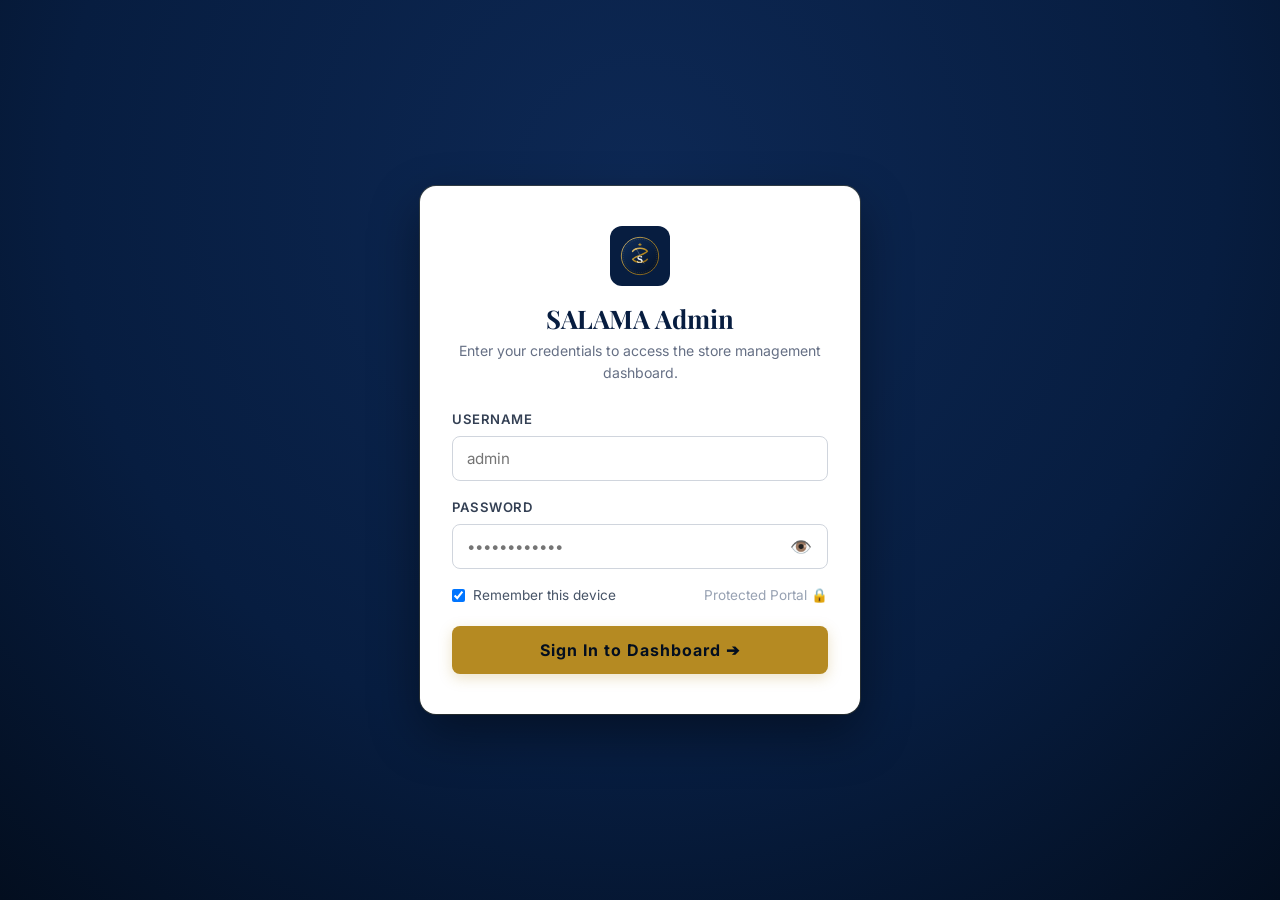
==== commit bc69c36b: "Add secure Admin Login screen, authentication gate, and password settings" ====
--- a/admin.html
+++ b/admin.html
@@ -221,11 +221,166 @@
       font-size: 0.9rem;
       font-weight: 600;
     }
+
+    /* Admin Login Screen */
+    .admin-login-screen {
+      position: fixed;
+      inset: 0;
+      background: radial-gradient(circle at 50% 20%, #0d2854 0%, #071D40 60%, #030e1f 100%);
+      display: flex;
+      align-items: center;
+      justify-content: center;
+      z-index: 10000;
+      padding: 20px;
+    }
+
+    .admin-login-card {
+      background: #FFFFFF;
+      border-radius: 16px;
+      max-width: 440px;
+      width: 100%;
+      padding: 40px 32px;
+      box-shadow: 0 20px 50px rgba(0, 0, 0, 0.4), 0 0 0 1px rgba(212, 175, 55, 0.2);
+      text-align: center;
+      position: relative;
+    }
+
+    .admin-login-logo {
+      width: 60px;
+      height: 60px;
+      margin: 0 auto 16px;
+      background: #071D40;
+      border-radius: 12px;
+      padding: 10px;
+      display: flex;
+      align-items: center;
+      justify-content: center;
+    }
+
+    .admin-login-logo img {
+      width: 100%;
+      height: 100%;
+      object-fit: contain;
+    }
+
+    .admin-login-title {
+      font-family: 'Playfair Display', serif;
+      font-size: 1.6rem;
+      color: #071D40;
+      margin-bottom: 6px;
+    }
+
+    .admin-login-subtitle {
+      font-size: 0.88rem;
+      color: #667085;
+      margin-bottom: 24px;
+    }
+
+    .admin-login-error {
+      background: #FDEDEC;
+      color: #C0392B;
+      padding: 10px 14px;
+      border-radius: 8px;
+      font-size: 0.85rem;
+      font-weight: 500;
+      margin-bottom: 18px;
+      border: 1px solid #F5B7B1;
+      display: none;
+      text-align: left;
+    }
+
+    .login-field-group {
+      text-align: left;
+      margin-bottom: 16px;
+      position: relative;
+    }
+
+    .login-field-group label {
+      display: block;
+      font-size: 0.82rem;
+      font-weight: 600;
+      color: #344054;
+      margin-bottom: 6px;
+      text-transform: uppercase;
+      letter-spacing: 0.04em;
+    }
+
+    .login-field-wrapper {
+      position: relative;
+      display: flex;
+      align-items: center;
+    }
+
+    .login-field-wrapper input {
+      width: 100%;
+      padding: 12px 42px 12px 14px;
+      border: 1.5px solid #D0D5DD;
+      border-radius: 8px;
+      font-size: 0.95rem;
+      color: #101828;
+      outline: none;
+      transition: border-color 0.2s, box-shadow 0.2s;
+    }
+
+    .login-field-wrapper input:focus {
+      border-color: #D4AF37;
+      box-shadow: 0 0 0 3px rgba(212, 175, 55, 0.15);
+    }
+
+    .toggle-pass-btn {
+      position: absolute;
+      right: 12px;
+      background: none;
+      border: none;
+      cursor: pointer;
+      color: #667085;
+      font-size: 1.1rem;
+      padding: 4px;
+    }
   </style>
 </head>
 <body>
 
-  <div class="admin-wrapper">
+  <!-- Admin Login Screen Overlay -->
+  <div id="admin-login-screen" class="admin-login-screen">
+    <div class="admin-login-card">
+      <div class="admin-login-logo">
+        <img src="assets/logo.svg" alt="SALAMA Logo">
+      </div>
+      <h2 class="admin-login-title">SALAMA Admin</h2>
+      <p class="admin-login-subtitle">Enter your credentials to access the store management dashboard.</p>
+      
+      <div id="admin-login-error" class="admin-login-error"></div>
+
+      <form onsubmit="handleAdminLogin(event)">
+        <div class="login-field-group">
+          <label for="admin-user-input">Username</label>
+          <div class="login-field-wrapper">
+            <input type="text" id="admin-user-input" placeholder="admin" required autocomplete="username">
+          </div>
+        </div>
+
+        <div class="login-field-group">
+          <label for="admin-pass-input">Password</label>
+          <div class="login-field-wrapper">
+            <input type="password" id="admin-pass-input" placeholder="••••••••••••" required autocomplete="current-password">
+            <button type="button" class="toggle-pass-btn" onclick="togglePasswordVisibility('admin-pass-input', this)" title="Show/Hide Password">👁️</button>
+          </div>
+        </div>
+
+        <div style="display:flex; justify-content:space-between; align-items:center; margin-bottom:20px; font-size:0.85rem; color:#475467;">
+          <label style="display:flex; align-items:center; gap:8px; cursor:pointer;">
+            <input type="checkbox" id="admin-remember-input" checked> Remember this device
+          </label>
+          <span style="color:#98A2B3;">Protected Portal 🔒</span>
+        </div>
+
+        <button type="submit" class="btn btn-gold" style="width:100%; padding:13px; font-weight:700; font-size:1rem; border-radius:8px;">Sign In to Dashboard ➔</button>
+      </form>
+    </div>
+  </div>
+
+  <div class="admin-wrapper" id="admin-main-content" style="display:none;">
     <div class="admin-container">
       
       <!-- Top Admin Header -->
@@ -234,9 +389,10 @@
           <h1>⚙️ SALAMA Admin &amp; Photo Manager</h1>
           <p>Update hero landing slideshow photos, category banners, and product catalog details in real-time.</p>
         </div>
-        <div style="display:flex; gap:12px;">
+        <div style="display:flex; gap:12px; align-items:center;">
           <a href="index.html" class="btn btn-gold" style="padding:10px 18px; font-size:0.85rem;">View Live Site ↗</a>
           <a href="shop.html" class="btn btn-outline" style="padding:10px 18px; font-size:0.85rem; color:#FFF; border-color:#FFF;">Marketplace ↗</a>
+          <button type="button" onclick="adminLogout()" class="btn btn-outline" style="padding:10px 18px; font-size:0.85rem; background:rgba(231,76,60,0.2); border-color:#E74C3C; color:#FFF;">Log Out 🚪</button>
         </div>
       </header>
 
@@ -245,6 +401,7 @@
         <button type="button" class="admin-tab-btn active" onclick="switchAdminTab('hero-slides-tab')">📸 Hero Landing Slides</button>
         <button type="button" class="admin-tab-btn" onclick="switchAdminTab('products-tab')">🛍️ Product Catalog &amp; Photos</button>
         <button type="button" class="admin-tab-btn" onclick="switchAdminTab('add-product-tab')">➕ Add New Product</button>
+        <button type="button" class="admin-tab-btn" onclick="switchAdminTab('security-tab')">🔐 Admin Security</button>
         <button type="button" class="admin-tab-btn" onclick="switchAdminTab('settings-tab')">🔄 Reset Defaults</button>
       </div>
 
@@ -362,7 +519,37 @@
         </div>
       </div>
 
-      <!-- TAB 4: SETTINGS & RESET -->
+      <!-- TAB 4: SECURITY & CREDENTIALS -->
+      <div id="security-tab" class="admin-tab-content" style="display:none;">
+        <div class="admin-panel-card">
+          <h3 class="admin-section-title">🔐 Admin Account Security &amp; Password</h3>
+          <p class="admin-section-desc">Change the administrator credentials used to access this management dashboard.</p>
+
+          <form onsubmit="handleChangePassword(event)" style="max-width:440px; display:flex; flex-direction:column; gap:16px;">
+            <div class="form-field">
+              <label for="sec-curr-pass">Current Password</label>
+              <input type="password" id="sec-curr-pass" required placeholder="Enter current password">
+            </div>
+
+            <div class="form-field">
+              <label for="sec-new-pass">New Password</label>
+              <input type="password" id="sec-new-pass" required minlength="6" placeholder="At least 6 characters">
+            </div>
+
+            <div class="form-field">
+              <label for="sec-conf-pass">Confirm New Password</label>
+              <input type="password" id="sec-conf-pass" required minlength="6" placeholder="Repeat new password">
+            </div>
+
+            <div style="display:flex; gap:12px; margin-top:8px;">
+              <button type="submit" class="btn btn-gold">Update Password 🔒</button>
+              <button type="button" class="btn btn-outline" onclick="resetAdminPassword()">Reset to Default</button>
+            </div>
+          </form>
+        </div>
+      </div>
+
+      <!-- TAB 5: SETTINGS & RESET -->
       <div id="settings-tab" class="admin-tab-content" style="display:none;">
         <div class="admin-panel-card" style="border-left:4px solid #E74C3C;">
           <h3 class="admin-section-title" style="color:#C0392B;">Reset Custom Overrides</h3>
@@ -423,16 +610,126 @@
   <script src="js/products.js"></script>
   <script src="js/app.js"></script>
   <script>
-    // Admin Management Script
+    // Admin Authentication & Management Script
+    const DEFAULT_ADMIN = { user: "admin", pass: "Salama@2026" };
+
+    function getAdminCredentials() {
+      try {
+        const saved = localStorage.getItem("salama_admin_creds");
+        if (saved) {
+          const parsed = JSON.parse(saved);
+          if (parsed && parsed.user && parsed.pass) return parsed;
+        }
+      } catch (e) {}
+      return DEFAULT_ADMIN;
+    }
+
+    function checkAdminAuth() {
+      const isAuth = sessionStorage.getItem("salama_admin_auth") === "true" || localStorage.getItem("salama_admin_auth") === "true";
+      const loginScreen = document.getElementById("admin-login-screen");
+      const mainContent = document.getElementById("admin-main-content");
+
+      if (isAuth) {
+        if (loginScreen) loginScreen.style.display = "none";
+        if (mainContent) mainContent.style.display = "block";
+        return true;
+      } else {
+        if (loginScreen) loginScreen.style.display = "flex";
+        if (mainContent) mainContent.style.display = "none";
+        return false;
+      }
+    }
+
+    function handleAdminLogin(event) {
+      event.preventDefault();
+      const userIn = document.getElementById("admin-user-input").value.trim();
+      const passIn = document.getElementById("admin-pass-input").value;
+      const remember = document.getElementById("admin-remember-input")?.checked;
+      const errEl = document.getElementById("admin-login-error");
+
+      const creds = getAdminCredentials();
+      if (userIn === creds.user && passIn === creds.pass) {
+        sessionStorage.setItem("salama_admin_auth", "true");
+        if (remember) {
+          localStorage.setItem("salama_admin_auth", "true");
+        }
+        if (errEl) errEl.style.display = "none";
+        checkAdminAuth();
+        initAdminData();
+        showAdminToast("Welcome to SALAMA Admin Dashboard! ✨");
+      } else {
+        if (errEl) {
+          errEl.textContent = "Incorrect username or password. Please verify your credentials.";
+          errEl.style.display = "block";
+        }
+      }
+    }
+
+    function adminLogout() {
+      sessionStorage.removeItem("salama_admin_auth");
+      localStorage.removeItem("salama_admin_auth");
+      window.location.reload();
+    }
+
+    function togglePasswordVisibility(inputId, btn) {
+      const input = document.getElementById(inputId);
+      if (!input) return;
+      if (input.type === "password") {
+        input.type = "text";
+        btn.textContent = "🙈";
+      } else {
+        input.type = "password";
+        btn.textContent = "👁️";
+      }
+    }
+
+    function handleChangePassword(event) {
+      event.preventDefault();
+      const curr = document.getElementById("sec-curr-pass").value;
+      const newP = document.getElementById("sec-new-pass").value;
+      const conf = document.getElementById("sec-conf-pass").value;
+      const creds = getAdminCredentials();
+
+      if (curr !== creds.pass) {
+        alert("The current password you entered is incorrect.");
+        return;
+      }
+      if (newP.length < 6) {
+        alert("New password must be at least 6 characters.");
+        return;
+      }
+      if (newP !== conf) {
+        alert("The new passwords do not match.");
+        return;
+      }
+
+      localStorage.setItem("salama_admin_creds", JSON.stringify({ user: creds.user, pass: newP }));
+      showAdminToast("Password updated successfully! 🔐");
+      event.target.reset();
+    }
+
+    function resetAdminPassword() {
+      if (confirm("Reset administrator password back to default (Salama@2026)?")) {
+        localStorage.removeItem("salama_admin_creds");
+        showAdminToast("Password reset to factory default (Salama@2026)");
+      }
+    }
+
     let currentAdminProducts = [];
     let currentHeroSlides = [];
 
-    document.addEventListener("DOMContentLoaded", () => {
+    function initAdminData() {
       currentAdminProducts = typeof getMergedProducts === "function" ? getMergedProducts() : PRODUCTS;
       currentHeroSlides = typeof getMergedHeroSlides === "function" ? getMergedHeroSlides() : [];
 
       loadHeroSlidesForm();
       renderAdminProductsTable();
+    }
+
+    document.addEventListener("DOMContentLoaded", () => {
+      if (checkAdminAuth()) {
+        initAdminData();
+      }
     });
 
     function switchAdminTab(tabId) {
